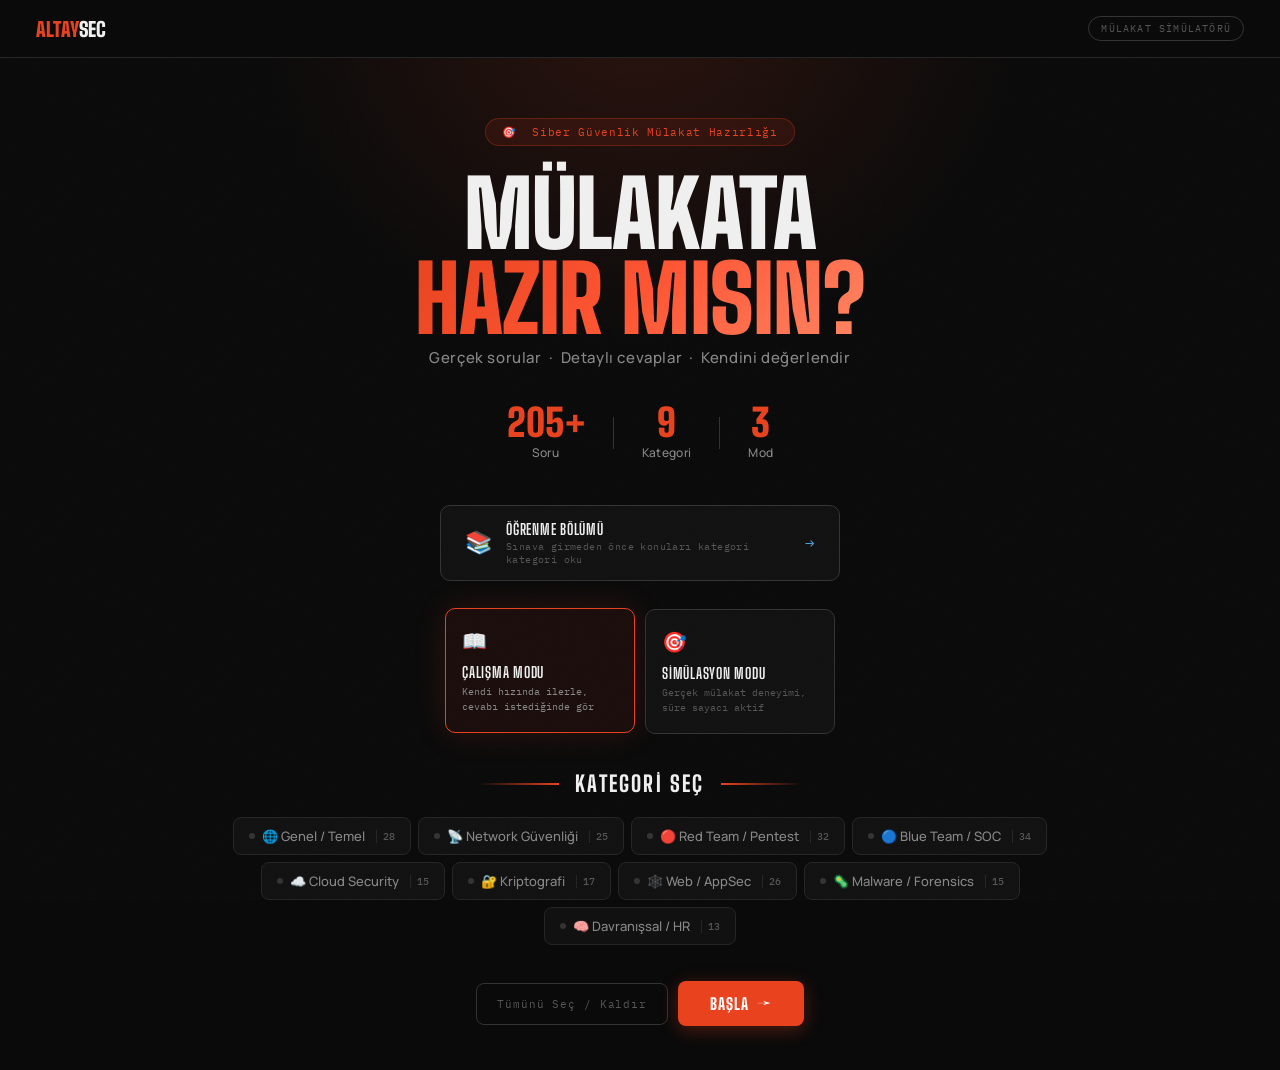
==== index.html @ 15a14df4 "Add files via upload" ====
<!DOCTYPE html>
<html lang="tr">
<head>
<meta charset="UTF-8">
<meta name="viewport" content="width=device-width, initial-scale=1.0">
<title>Mülakat Simülatörü — AltaySec</title>
<link rel="preconnect" href="https://fonts.googleapis.com">
<link href="https://fonts.googleapis.com/css2?family=Big+Shoulders+Display:wght@500;700;800;900&family=Manrope:wght@400;500;600;700&family=IBM+Plex+Mono:wght@300;400;500&display=swap" rel="stylesheet">
<link rel="stylesheet" href="style.css">
</head>
<body>
<div class="particles" id="pts"></div>

<!-- ══ HOME ══ -->
<div id="home" class="screen active">
  <header class="hdr">
    <div class="logo" onclick="void(0)">
      <span class="logo-a">Altay</span><span class="logo-b">Sec</span>
    </div>
    <span class="hdr-tag">Mülakat Simülatörü</span>
  </header>
  <div class="hero-glow"></div>
  <section class="hero">
    <div class="hero-badge">🎯 &nbsp;Siber Güvenlik Mülakat Hazırlığı</div>
    <h1 class="hero-h1">MÜLAKATA<br><span class="r">HAZIR MISIN?</span></h1>
    <p class="hero-sub">Gerçek sorular &nbsp;·&nbsp; Detaylı cevaplar &nbsp;·&nbsp; Kendini değerlendir</p>
    <div class="stats-row">
      <div class="stat"><div class="stat-n" id="totalCount">150+</div><div class="stat-l">Soru</div></div>
      <div class="stat-sep"></div>
      <div class="stat"><div class="stat-n">9</div><div class="stat-l">Kategori</div></div>
      <div class="stat-sep"></div>
      <div class="stat"><div class="stat-n">3</div><div class="stat-l">Mod</div></div>
    </div>
    <div class="learn-entry">
      <button class="learn-entry-btn" onclick="showLearn()">
        <span class="learn-entry-ico">📚</span>
        <div class="learn-entry-body">
          <div class="learn-entry-title">Öğrenme Bölümü</div>
          <div class="learn-entry-sub">Sınava girmeden önce konuları kategori kategori oku</div>
        </div>
        <span class="learn-entry-arr">→</span>
      </button>
    </div>
    <div class="modes">
      <div class="mcard active" data-mode="study" onclick="setMode('study',this)">
        <span class="mcard-ico">📖</span>
        <div class="mcard-name">Çalışma Modu</div>
        <div class="mcard-desc">Kendi hızında ilerle,<br>cevabı istediğinde gör</div>
      </div>
      <div class="mcard" data-mode="sim" onclick="setMode('sim',this)">
        <span class="mcard-ico">🎯</span>
        <div class="mcard-name">Simülasyon Modu</div>
        <div class="mcard-desc">Gerçek mülakat deneyimi,<br>süre sayacı aktif</div>
      </div>
    </div>
    <div id="statsBar" class="stats-bar" style="display:none"></div>
    <div class="sec-lbl">Kategori Seç</div>
    <div class="cats" id="catsGrid"></div>
    <div class="home-btns">
      <button class="btn-ghost" onclick="toggleAll()">Tümünü Seç / Kaldır</button>
      <button class="btn-red" onclick="startQuiz()">BAŞLA &nbsp;→</button>
    </div>
  </section>
</div>

<!-- ══ QUIZ ══ -->
<div id="quiz" class="screen">
  <header class="hdr">
    <div class="logo">
      <span class="logo-a">Altay</span><span class="logo-b">Sec</span>
    </div>
    <span class="hdr-tag" id="qCatLabel">—</span>
  </header>
  <div class="qbar">
    <button class="qback" onclick="goHome()">← Çıkış</button>
    <div class="prog-track"><div class="prog-fill" id="progFill"></div></div>
    <span class="qnum" id="qNum">1 / 157</span>
    <div class="scores">
      <span class="sc sc-g" id="scG">✓ 0</span>
      <span class="sc sc-b" id="scB">✗ 0</span>
      <span class="sc sc-s" id="scS">— 0</span>
    </div>
  </div>
  <div class="qmain">
    <div class="qcard">
      <div class="qmeta">
        <span class="cat-badge" id="catBadge"></span>
        <span class="sub-badge" id="subBadge"></span>
        <span class="diff-badge" id="diffBadge"></span>
        <span class="hot-badge" id="hotBadge" style="display:none">🔥 Sık Sorulan</span>
        <div class="timer-wrap" id="timerWrap" style="display:none">
          <span>⏱</span><span class="timer-val" id="timerVal">0s</span>
        </div>
      </div>
      <div class="qtxt" id="qTxt"></div>
    </div>
    <div class="acard" id="aCard" style="display:none">
      <div class="ahdr">Cevap</div>
      <div class="atxt" id="aTxt"></div>
      <div class="kpills" id="kPills"></div>
    </div>
    <div id="optionsGrid" class="options-grid" style="display:none"></div>
    <div class="reveal-row" id="revealRow">
      <button class="btn-reveal" onclick="revealAnswer()">CEVABI GÖSTER <kbd class="kshort">Space</kbd></button>
    </div>
    <div class="rate-row" id="rateRow" style="display:none">
      <span class="rate-lbl">Değerlendir:</span>
      <button class="rb rbg" onclick="rate('good')">✓ Bildim <kbd class="kshort">G</kbd></button>
      <button class="rb rbm" onclick="rate('mid')">~ Yarısı <kbd class="kshort">Y</kbd></button>
      <button class="rb rbb" onclick="rate('bad')">✗ Bilmedim <kbd class="kshort">B</kbd></button>
    </div>
    <div class="nav-row" id="navRow" style="display:none">
      <button class="bnav" id="skipBtn" onclick="skipQ()">Atla <kbd class="kshort">↓</kbd></button>
      <button class="bnav bnav-p" onclick="nextQ()">Sonraki ▶ <kbd class="kshort">→</kbd></button>
    </div>
  </div>
</div>

<!-- ══ RESULT ══ -->
<div id="result" class="screen">
  <div class="res-glow"></div>
  <div class="res-inner">
    <div class="res-top">// Sonuç</div>
    <div class="res-pct" id="resPct"></div>
    <div class="res-verd" id="resVerd"></div>
    <div class="res-stats">
      <div class="rs"><div class="rs-n" id="rsT" style="color:var(--red)"></div><div class="rs-l">Toplam</div></div>
      <div class="rs"><div class="rs-n" id="rsG" style="color:var(--green)"></div><div class="rs-l">Bildim</div></div>
      <div class="rs"><div class="rs-n" id="rsM" style="color:var(--amber)"></div><div class="rs-l">Yarısı</div></div>
      <div class="rs"><div class="rs-n" id="rsB" style="color:#e74c3c"></div><div class="rs-l">Bilmedim</div></div>
    </div>
    <div class="res-btns">
      <button class="btn-red" onclick="restartQuiz()">TEKRAR BAŞLA</button>
      <button id="retryBtn" class="btn-ghost" onclick="retryWrong()" style="display:none;border-color:var(--amber);color:var(--amber)">🔁 YANLIŞLARI TEKRAR ÇÖZ</button>
      <button id="reviewBtn" class="btn-ghost" onclick="showReview()" style="display:none;border-color:var(--red);color:var(--red)">🔍 HATA ANALİZİ</button>
      <button class="btn-ghost" onclick="goHome()">KATEGORİ SEÇ</button>
    </div>
  </div>
</div>

<!-- ══ LEARN ══ -->
<div id="learn" class="screen">
  <header class="hdr">
    <div class="logo" onclick="goHome()" style="cursor:pointer">
      <span class="logo-a">Altay</span><span class="logo-b">Sec</span>
    </div>
    <span class="hdr-tag">📚 Öğrenme Bölümü</span>
    <button class="btn-ghost" onclick="goHome()" style="font-size:12px;padding:6px 14px">← Ana Sayfa</button>
  </header>
  <div class="learn-wrap">
    <div class="learn-filter">
      <div class="learn-filter-top">
        <span class="learn-filter-label">📚 Konu Seç</span>
        <div class="learn-filter-actions">
          <button class="btn-ghost" style="font-size:11px;padding:6px 14px" onclick="learnToggleAll()">Tümünü Seç / Kaldır</button>
        </div>
      </div>
      <div class="learn-chips" id="learnChips"></div>
    </div>
    <main class="learn-content">
      <div class="learn-cat-header" id="learnCatHeader"></div>
      <div id="learnCards"></div>
    </main>
  </div>
</div>

<!-- ══ REVIEW ══ -->
<div id="review" class="screen">
  <header class="hdr">
    <div class="logo" onclick="goHome()">
      <span class="logo-a">Altay</span><span class="logo-b">Sec</span>
    </div>
    <span class="hdr-tag">🔍 Hata Analizi</span>
  </header>
  <div class="rev-wrap">
    <div class="rev-hdr">
      <div class="rev-title">YANLIŞ<br><span class="r">CEVAPLAR</span></div>
      <div class="rev-sub">// Eksik kalan konuları pekiştir</div>
    </div>
    <div id="revCards"></div>
    <div class="rev-btns">
      <button class="btn-red" id="revRetryBtn" onclick="retryWrong()">🔁 YANLIŞLARI TEKRAR ÇÖZ</button>
      <button class="btn-ghost" onclick="restartQuiz()">Baştan Başla</button>
      <button class="btn-ghost" onclick="goHome()">Kategori Seç</button>
    </div>
  </div>
</div>

<script src="script.js"></script>
</body>
</html>
---- style.css ----
:root{
  --bg:#0a0a0a;--bg2:#111;--bg3:#181818;--bg4:#1f1f1f;
  --border:#252525;--border2:#333;
  --red:#e8421e;--red2:#ff5533;--redbg:rgba(232,66,30,0.1);
  --dim:#555;--muted:#888;--text:#bbb;--bright:#f0f0f0;
  --green:#4caf6e;--amber:#e09a3a;--blue:#4a9fd8;
  --head:'Big Shoulders Display',sans-serif;
  --body:'Manrope',sans-serif;
  --mono:'IBM Plex Mono',monospace;
}
*,*::before,*::after{box-sizing:border-box;margin:0;padding:0}
html{font-size:16px}
body{background:var(--bg);color:var(--text);font-family:var(--body);min-height:100vh;-webkit-font-smoothing:antialiased;overflow-x:hidden}

/* ── grain overlay ── */
body::after{content:'';position:fixed;inset:0;pointer-events:none;z-index:9999;opacity:.025;
  background-image:url("data:image/svg+xml,%3Csvg viewBox='0 0 200 200' xmlns='http://www.w3.org/2000/svg'%3E%3Cfilter id='n'%3E%3CfeTurbulence type='fractalNoise' baseFrequency='.85' numOctaves='4' stitchTiles='stitch'/%3E%3C/filter%3E%3Crect width='100%25' height='100%25' filter='url(%23n)'/%3E%3C/svg%3E");
  background-size:160px}

/* ── particles ── */
.particles{position:fixed;inset:0;pointer-events:none;z-index:0;overflow:hidden}
.particle{position:absolute;border-radius:50%;background:var(--red);opacity:0;animation:pfloat linear infinite}
@keyframes pfloat{0%{opacity:0;transform:translateY(0) scale(1)}15%{opacity:.5}85%{opacity:.08}100%{opacity:0;transform:translateY(-100px) scale(.4)}}

.screen{display:none;position:relative;z-index:1;min-height:100vh;flex-direction:column}
.screen.active{display:flex}

/* ── HEADER ── */
.hdr{
  display:flex;align-items:center;justify-content:space-between;
  padding:0 36px;height:58px;border-bottom:1px solid var(--border);
  background:rgba(10,10,10,.96);backdrop-filter:blur(10px);
  position:sticky;top:0;z-index:100;flex-shrink:0
}
.logo{display:flex;align-items:center;gap:0;cursor:pointer;text-decoration:none}
.logo-a{font-family:var(--head);font-size:20px;font-weight:900;letter-spacing:.01em;color:var(--red);text-transform:uppercase}
.logo-b{font-family:var(--head);font-size:20px;font-weight:900;letter-spacing:.01em;color:var(--bright);text-transform:uppercase}
.hdr-tag{font-family:var(--mono);font-size:10px;letter-spacing:.12em;color:var(--dim);text-transform:uppercase;border:1px solid var(--border2);padding:5px 12px;border-radius:20px}

/* ── HOME ── */
#home{background:var(--bg)}
.hero-glow{position:absolute;top:0;left:50%;transform:translateX(-50%);width:800px;height:360px;
  background:radial-gradient(ellipse at 50% 0%,rgba(232,66,30,.15) 0%,transparent 68%);pointer-events:none;z-index:0}

.hero{position:relative;z-index:1;text-align:center;padding:60px 24px 44px}

.hero-badge{
  display:inline-flex;align-items:center;gap:7px;
  background:rgba(232,66,30,.1);border:1px solid rgba(232,66,30,.28);
  color:var(--red);font-family:var(--mono);font-size:11px;letter-spacing:.06em;
  padding:6px 16px;border-radius:20px;margin-bottom:26px
}

.hero-h1{
  font-family:var(--head);font-weight:900;text-transform:uppercase;
  font-size:clamp(46px,8vw,92px);line-height:.92;letter-spacing:-.01em;
  color:var(--bright);margin-bottom:6px
}
.hero-h1 .r{color:var(--red)}
.hero-sub{
  font-family:var(--body);font-weight:500;font-size:clamp(13px,1.8vw,15px);
  color:var(--muted);letter-spacing:.04em;margin-bottom:36px
}

.stats-row{display:flex;align-items:center;justify-content:center;gap:28px;margin-bottom:44px;flex-wrap:wrap}
.stat{text-align:center}
.stat-n{font-family:var(--head);font-size:38px;font-weight:900;color:var(--red);line-height:1}
.stat-l{font-family:var(--body);font-size:12px;font-weight:500;color:var(--muted);margin-top:2px;letter-spacing:.03em}
.stat-sep{width:1px;height:32px;background:var(--border2)}

/* mode */
.modes{display:flex;gap:10px;justify-content:center;margin-bottom:36px;flex-wrap:wrap}
.mcard{
  width:190px;padding:18px 16px;background:var(--bg2);border:1px solid var(--border2);
  border-radius:10px;cursor:pointer;transition:all .18s;text-align:left
}
.mcard:hover{background:var(--bg3)}
.mcard.active{border-color:var(--red);background:rgba(232,66,30,.07)}
.mcard-ico{font-size:20px;margin-bottom:9px;display:block}
.mcard-name{font-family:var(--head);font-size:15px;font-weight:700;text-transform:uppercase;
  letter-spacing:.05em;color:var(--bright);margin-bottom:3px}
.mcard-desc{font-family:var(--mono);font-size:10px;color:var(--dim);line-height:1.5}
.mcard.active .mcard-desc{color:var(--muted)}

/* cats */
.sec-lbl{
  font-family:var(--head);font-size:22px;font-weight:800;letter-spacing:.1em;
  color:var(--bright);text-transform:uppercase;
  display:flex;align-items:center;gap:16px;
  justify-content:center;margin-bottom:20px;margin-top:8px
}
.sec-lbl::before{content:'';flex:1;max-width:80px;height:2px;background:linear-gradient(90deg,transparent,var(--red))}
.sec-lbl::after{content:'';flex:1;max-width:80px;height:2px;background:linear-gradient(90deg,var(--red),transparent)}

.cats{display:flex;flex-wrap:wrap;gap:7px;justify-content:center;max-width:860px;margin:0 auto 36px}
.chip{
  display:flex;align-items:center;gap:7px;padding:9px 15px;
  border-radius:8px;border:1px solid var(--border);background:var(--bg2);
  cursor:pointer;transition:all .15s;font-family:var(--body);font-size:13px;
  font-weight:500;color:var(--muted);user-select:none
}
.chip:hover{border-color:var(--border2);color:var(--text)}
.chip.on{border-color:var(--red);background:rgba(232,66,30,.07);color:var(--bright)}
.chip-dot{width:6px;height:6px;border-radius:50%;background:var(--border2);flex-shrink:0;transition:background .15s}
.chip.on .chip-dot{background:var(--red)}
.chip-n{font-family:var(--mono);font-size:10px;color:var(--dim);margin-left:4px;padding-left:6px;border-left:1px solid var(--border)}
.chip.on .chip-n{color:var(--muted)}

.home-btns{display:flex;gap:10px;justify-content:center;align-items:center;flex-wrap:wrap}
.btn-red{padding:13px 32px;background:var(--red);color:#fff;border:none;
  font-family:var(--head);font-size:16px;font-weight:800;letter-spacing:.06em;
  text-transform:uppercase;cursor:pointer;border-radius:8px;transition:all .18s}
.btn-red:hover{background:var(--red2);transform:translateY(-1px)}
.btn-ghost{padding:13px 20px;background:transparent;color:var(--dim);
  border:1px solid var(--border2);font-family:var(--mono);font-size:11px;
  letter-spacing:.08em;cursor:pointer;border-radius:8px;transition:all .18s}
.btn-ghost:hover{color:var(--text);border-color:var(--muted)}

/* ── QUIZ ── */
#quiz{background:var(--bg)}
.qbar{
  display:flex;align-items:center;gap:16px;padding:0 28px;height:52px;
  background:var(--bg2);border-bottom:1px solid var(--border);flex-shrink:0
}
.qback{background:none;border:1px solid var(--border);color:var(--dim);
  font-family:var(--mono);font-size:11px;padding:5px 12px;border-radius:6px;
  cursor:pointer;transition:all .15s;letter-spacing:.05em;white-space:nowrap}
.qback:hover{color:var(--text);border-color:var(--border2)}
.prog-track{flex:1;height:2px;background:var(--border);border-radius:1px}
.prog-fill{height:100%;background:var(--red);border-radius:1px;transition:width .4s ease}
.qnum{font-family:var(--mono);font-size:11px;color:var(--dim);white-space:nowrap}
.scores{display:flex;gap:12px}
.sc{font-family:var(--mono);font-size:11px;font-weight:500}
.sc-g{color:var(--green)}.sc-b{color:var(--red)}.sc-s{color:var(--dim)}

.qmain{flex:1;display:flex;flex-direction:column;max-width:800px;width:100%;margin:0 auto;padding:36px 28px 28px}

.qcard{background:var(--bg2);border:1px solid var(--border);border-radius:12px;padding:28px 32px;margin-bottom:16px}
.qmeta{display:flex;align-items:center;gap:10px;margin-bottom:18px;flex-wrap:wrap}
.cat-badge{
  display:inline-flex;align-items:center;gap:5px;
  background:rgba(232,66,30,.09);border:1px solid rgba(232,66,30,.22);
  color:var(--red);font-family:var(--mono);font-size:10px;letter-spacing:.08em;
  padding:4px 11px;border-radius:20px;text-transform:uppercase
}
.sub-badge{font-family:var(--mono);font-size:10px;color:var(--dim);letter-spacing:.06em;text-transform:uppercase}
.timer-wrap{margin-left:auto;display:flex;align-items:center;gap:5px;font-family:var(--mono);font-size:11px;color:var(--dim)}
.timer-val{font-size:15px;font-weight:500;color:var(--red);min-width:28px}

.qtxt{font-family:var(--head);font-size:24px;font-weight:700;color:var(--bright);line-height:1.3;letter-spacing:-.01em}

.acard{
  border-left:3px solid var(--red);background:var(--bg2);
  border-radius:0 12px 12px 0;border:1px solid var(--border);border-left-width:3px;
  border-left-color:var(--red);padding:24px 28px;margin-bottom:16px;
  animation:aslide .22s ease
}
@keyframes aslide{from{opacity:0;transform:translateX(-6px)}to{opacity:1;transform:translateX(0)}}

.ahdr{
  font-family:var(--mono);font-size:10px;letter-spacing:.16em;color:var(--red);
  text-transform:uppercase;margin-bottom:12px;display:flex;align-items:center;gap:8px
}
.ahdr::after{content:'';flex:1;height:1px;background:var(--border)}

.atxt{font-family:var(--body);font-size:14.5px;line-height:1.8;color:var(--text)}
.atxt strong{color:rgba(232,66,30,.9);font-weight:600}
.atxt code{background:var(--bg3);color:#8ec98e;font-family:var(--mono);font-size:12px;padding:2px 6px;border-radius:4px;border:1px solid var(--border)}
.atxt ul,.atxt ol{padding-left:20px;margin:7px 0}
.atxt li{margin-bottom:4px}

.kpills{display:flex;flex-wrap:wrap;gap:6px;margin-top:14px;padding-top:12px;border-top:1px solid var(--border)}
.kp{background:var(--bg3);border:1px solid var(--border2);color:var(--muted);
  font-family:var(--mono);font-size:10px;padding:3px 9px;border-radius:4px}

.reveal-row{margin-bottom:12px}
.btn-reveal{width:100%;padding:15px;background:var(--red);color:#fff;border:none;
  font-family:var(--head);font-size:16px;font-weight:800;letter-spacing:.08em;
  text-transform:uppercase;cursor:pointer;border-radius:8px;transition:all .18s}
.btn-reveal:hover{background:var(--red2)}

.rate-row{display:flex;gap:8px;margin-bottom:10px;align-items:center;flex-wrap:wrap}
.rate-lbl{font-family:var(--mono);font-size:10px;color:var(--dim);letter-spacing:.08em;white-space:nowrap}
.rb{flex:1;padding:11px 6px;border-radius:6px;border:1px solid;
  font-family:var(--head);font-size:14px;font-weight:700;letter-spacing:.04em;
  text-transform:uppercase;cursor:pointer;transition:all .18s;min-width:80px}
.rbg{border-color:var(--green);color:var(--green);background:rgba(76,175,110,.05)}.rbg:hover{background:rgba(76,175,110,.14)}
.rbm{border-color:var(--amber);color:var(--amber);background:rgba(224,154,58,.05)}.rbm:hover{background:rgba(224,154,58,.14)}
.rbb{border-color:#c0392b;color:#e74c3c;background:rgba(231,76,60,.05)}.rbb:hover{background:rgba(231,76,60,.14)}

.nav-row{display:flex;gap:8px}
.bnav{flex:1;padding:11px;background:var(--bg2);border:1px solid var(--border);color:var(--muted);
  font-family:var(--head);font-size:14px;font-weight:700;letter-spacing:.05em;
  text-transform:uppercase;cursor:pointer;border-radius:6px;transition:all .18s}
.bnav:hover{border-color:var(--border2);color:var(--text)}
.bnav-p{border-color:var(--red);color:var(--red);background:rgba(232,66,30,.07)}
.bnav-p:hover{background:rgba(232,66,30,.15)}

/* ── RESULT ── */
#result{background:var(--bg);align-items:center;justify-content:center;padding:48px 24px}
.res-glow{position:absolute;top:35%;left:50%;transform:translate(-50%,-50%);width:500px;height:500px;
  background:radial-gradient(ellipse,rgba(232,66,30,.12) 0%,transparent 70%);pointer-events:none}
.res-inner{position:relative;z-index:1;text-align:center;max-width:580px;width:100%}
.res-top{font-family:var(--mono);font-size:10px;letter-spacing:.2em;color:var(--dim);text-transform:uppercase;margin-bottom:14px}
.res-pct{font-family:var(--head);font-weight:900;font-size:clamp(80px,14vw,116px);line-height:1;letter-spacing:-.02em;margin-bottom:4px}
.res-verd{font-family:var(--head);font-size:20px;font-weight:700;text-transform:uppercase;letter-spacing:.1em;color:var(--muted);margin-bottom:40px}
.res-stats{display:flex;margin-bottom:36px;border:1px solid var(--border);border-radius:10px;overflow:hidden}
.rs{flex:1;padding:22px 14px;text-align:center;border-right:1px solid var(--border)}
.rs:last-child{border-right:none}
.rs-n{font-family:var(--head);font-size:40px;font-weight:900;line-height:1;margin-bottom:3px}
.rs-l{font-family:var(--mono);font-size:10px;letter-spacing:.1em;color:var(--muted);text-transform:uppercase}
.res-btns{display:flex;gap:10px;justify-content:center;flex-wrap:wrap}

/* ── ÖĞRENME BÖLÜMÜ ── */
#learn{background:var(--bg)}
.learn-wrap{display:flex;flex-direction:column;min-height:calc(100vh - 58px)}

/* Chip bar */
.learn-filter{
  padding:20px 40px 0;border-bottom:1px solid var(--border);
  background:var(--bg);position:sticky;top:58px;z-index:10;
  backdrop-filter:blur(10px)
}
.learn-filter-top{
  display:flex;align-items:center;justify-content:space-between;
  margin-bottom:14px;flex-wrap:wrap;gap:10px
}
.learn-filter-label{
  font-family:var(--head);font-size:18px;font-weight:800;
  text-transform:uppercase;letter-spacing:.06em;color:var(--bright)
}
.learn-filter-actions{display:flex;gap:8px}
.learn-chips{display:flex;flex-wrap:wrap;gap:7px;padding-bottom:16px}

.learn-content{flex:1;padding:28px 40px 60px;min-width:0;max-width:900px;width:100%;margin:0 auto}
.learn-cat-header{margin-bottom:28px}
.learn-cat-title{
  font-family:var(--head);font-size:clamp(26px,4vw,40px);font-weight:900;
  text-transform:uppercase;letter-spacing:-.01em;color:var(--bright);line-height:1;margin-bottom:6px
}
.learn-cat-title .r{color:var(--red)}
.learn-cat-meta{font-family:var(--mono);font-size:11px;color:var(--muted);letter-spacing:.08em}

.lcard{
  background:var(--bg2);border:1px solid var(--border);border-radius:12px;
  border-left:3px solid var(--red);padding:22px 26px;margin-bottom:12px;
  transition:box-shadow .2s;animation:lcardIn .25s ease both
}
.lcard:hover{box-shadow:0 4px 20px rgba(0,0,0,.35)}
@keyframes lcardIn{from{opacity:0;transform:translateY(8px)}to{opacity:1;transform:translateY(0)}}
.lcard-q{
  font-family:var(--head);font-size:16px;font-weight:700;color:var(--bright);
  line-height:1.3;letter-spacing:-.01em;margin-bottom:12px
}
.lcard-divider{height:1px;background:var(--border);margin-bottom:12px}
.lcard-a{font-family:var(--body);font-size:13.5px;line-height:1.8;color:var(--text);margin-bottom:10px}
.lcard-a strong{color:rgba(232,66,30,.9);font-weight:600}
.lcard-a code{background:var(--bg3);color:#8ec98e;font-family:var(--mono);font-size:12px;
  padding:2px 6px;border-radius:4px;border:1px solid var(--border)}
.lcard-a ul,.lcard-a ol{padding-left:20px;margin:6px 0}
.lcard-a li{margin-bottom:3px}
.lcard-keys{display:flex;flex-wrap:wrap;gap:5px}

/* Öğren giriş butonu (home) */
.learn-entry{display:flex;justify-content:center;margin-bottom:28px}
.learn-entry-btn{
  display:flex;align-items:center;gap:14px;
  padding:14px 24px;background:var(--bg2);
  border:1px solid var(--border2);border-radius:10px;
  cursor:pointer;transition:all .18s;max-width:400px;width:100%;text-align:left
}
.learn-entry-btn:hover{background:var(--bg3);border-color:var(--blue);
  box-shadow:0 0 20px rgba(74,159,216,.1);transform:translateY(-1px)}
.learn-entry-ico{font-size:22px;flex-shrink:0}
.learn-entry-body{flex:1}
.learn-entry-title{font-family:var(--head);font-size:15px;font-weight:700;
  text-transform:uppercase;letter-spacing:.05em;color:var(--bright);margin-bottom:2px}
.learn-entry-sub{font-family:var(--mono);font-size:10px;color:var(--dim);letter-spacing:.04em}
.learn-entry-arr{font-family:var(--mono);font-size:16px;color:var(--blue);flex-shrink:0}

@media(max-width:700px){
  .learn-filter{padding:14px 16px 0}
  .learn-content{padding:20px 16px 40px}
}

/* ── MCQ OPTIONS ── */
.options-grid{display:grid;grid-template-columns:1fr 1fr;gap:10px;margin-bottom:16px}
@media(max-width:580px){.options-grid{grid-template-columns:1fr}}
.opt-btn{
  display:flex;align-items:flex-start;gap:12px;padding:14px 16px;
  background:var(--bg2);border:1px solid var(--border2);border-radius:10px;
  cursor:pointer;transition:all .2s ease;text-align:left;width:100%;
  position:relative;overflow:hidden
}
.opt-btn::before{
  content:'';position:absolute;inset:0;opacity:0;
  background:linear-gradient(135deg,rgba(232,66,30,.06),transparent);
  transition:opacity .2s
}
.opt-btn:hover:not(:disabled){border-color:var(--muted);transform:translateY(-2px);box-shadow:0 4px 16px rgba(0,0,0,.35)}
.opt-btn:hover:not(:disabled)::before{opacity:1}
.opt-btn:disabled{cursor:default}
.opt-letter{
  font-family:var(--mono);font-size:11px;font-weight:600;color:var(--red);
  background:rgba(232,66,30,.1);border:1px solid rgba(232,66,30,.25);
  min-width:28px;height:28px;border-radius:6px;display:flex;align-items:center;
  justify-content:center;flex-shrink:0;letter-spacing:.04em;transition:all .25s
}
.opt-text{
  font-family:var(--body);font-size:13px;color:var(--text);line-height:1.5;
  padding-top:4px;flex:1
}
.opt-btn.correct{border-color:var(--green)!important;background:rgba(76,175,110,.1)!important;animation:optpop .35s ease}
.opt-btn.correct .opt-letter{background:rgba(76,175,110,.18);border-color:var(--green);color:var(--green)}
.opt-btn.wrong{border-color:#e74c3c!important;background:rgba(231,76,60,.1)!important;animation:optshake .4s ease}
.opt-btn.wrong .opt-letter{background:rgba(231,76,60,.15);border-color:#e74c3c;color:#e74c3c}
.opt-btn.reveal-correct{border-color:var(--green)!important;background:rgba(76,175,110,.07)!important}
.opt-btn.reveal-correct .opt-letter{background:rgba(76,175,110,.12);border-color:var(--green);color:var(--green)}

@keyframes optpop{0%{transform:scale(1)}40%{transform:scale(1.025)}100%{transform:scale(1)}}
@keyframes optshake{0%,100%{transform:translateX(0)}20%,60%{transform:translateX(-5px)}40%,80%{transform:translateX(5px)}}

/* ── VISUAL ENHANCEMENTS ── */
.hero-h1 .r{
  background:linear-gradient(135deg,var(--red) 0%,var(--red2) 50%,#ff8866 100%);
  -webkit-background-clip:text;-webkit-text-fill-color:transparent;background-clip:text
}
.hero-badge{animation:badgepulse 3s ease-in-out infinite}
@keyframes badgepulse{0%,100%{box-shadow:0 0 0 rgba(232,66,30,0)}50%{box-shadow:0 0 22px rgba(232,66,30,.2)}}
.mcard{position:relative;transition:all .2s,box-shadow .2s,border-color .2s}
.mcard:hover{box-shadow:0 6px 24px rgba(0,0,0,.4);transform:translateY(-2px)}
.mcard.active{box-shadow:0 0 32px rgba(232,66,30,.16);transform:translateY(-1px)}
.qcard{box-shadow:0 2px 24px rgba(0,0,0,.35)}
.acard{box-shadow:0 2px 20px rgba(0,0,0,.3)}
.chip{transition:all .18s}
.chip:hover{transform:translateY(-1px);box-shadow:0 2px 12px rgba(0,0,0,.3)}
.chip.on{box-shadow:0 0 16px rgba(232,66,30,.12)}
.btn-red{box-shadow:0 4px 18px rgba(232,66,30,.32);transition:all .2s}
.btn-red:hover{box-shadow:0 6px 28px rgba(232,66,30,.48)}
.prog-fill{background:linear-gradient(90deg,var(--red),var(--red2))}
.res-pct{text-shadow:0 0 60px rgba(232,66,30,.3)}

/* ── ZORLUK & SIK SORULAN ROZETLER ── */
.diff-badge{
  font-family:var(--mono);font-size:10px;letter-spacing:.07em;
  padding:4px 11px;border-radius:20px;text-transform:uppercase;font-weight:600
}
.diff-easy{background:rgba(76,175,110,.1);border:1px solid rgba(76,175,110,.3);color:var(--green)}
.diff-mid{background:rgba(224,154,58,.1);border:1px solid rgba(224,154,58,.3);color:var(--amber)}
.diff-hard{background:rgba(232,66,30,.1);border:1px solid rgba(232,66,30,.3);color:var(--red2)}
.hot-badge{
  display:inline-flex;align-items:center;gap:4px;
  font-family:var(--mono);font-size:10px;letter-spacing:.06em;
  background:rgba(255,149,0,.1);border:1px solid rgba(255,149,0,.35);
  color:#ff9500;padding:4px 11px;border-radius:20px;
  animation:hotpulse 2.2s ease-in-out infinite
}
@keyframes hotpulse{0%,100%{box-shadow:0 0 0 rgba(255,149,0,0)}50%{box-shadow:0 0 12px rgba(255,149,0,.35)}}
@keyframes timerpulse{0%,100%{opacity:1}50%{opacity:.35}}

/* ── KLAVYE KISAYOLLARI ── */
.kshort{
  display:inline-block;font-family:var(--mono);font-size:9px;
  background:rgba(255,255,255,.07);border:1px solid rgba(255,255,255,.14);
  border-bottom:2px solid rgba(255,255,255,.14);
  color:rgba(255,255,255,.4);padding:1px 6px;border-radius:4px;
  margin-left:7px;vertical-align:middle;letter-spacing:.03em;pointer-events:none
}
.rb .kshort,.bnav .kshort{color:inherit;opacity:.55;border-color:currentColor;
  background:rgba(255,255,255,.04)}

/* ── HOME İSTATİSTİK BARI ── */
.stats-bar{
  display:flex;align-items:center;justify-content:center;gap:20px;flex-wrap:wrap;
  background:var(--bg2);border:1px solid var(--border);border-radius:10px;
  padding:12px 20px;max-width:700px;margin:0 auto 28px;
}
.stats-bar-info{font-family:var(--mono);font-size:11px;color:var(--muted);letter-spacing:.05em}
.stats-bar-info strong{color:var(--bright)}
.sess-pills{display:flex;gap:6px;flex-wrap:wrap;align-items:center}
.sess-pill{
  font-family:var(--mono);font-size:10px;letter-spacing:.04em;
  background:var(--bg3);border:1px solid var(--border2);
  padding:3px 9px;border-radius:20px;white-space:nowrap
}

/* ── CHİP SEÇİM ANİMASYONU ── */
.chip.on{animation:chipon .45s ease;box-shadow:0 0 18px rgba(232,66,30,.2)}
@keyframes chipon{
  0%  {transform:scale(1);box-shadow:0 0 0 rgba(232,66,30,0)}
  30% {transform:scale(1.12);box-shadow:0 0 24px rgba(232,66,30,.55)}
  60% {transform:scale(1.06);box-shadow:0 0 32px rgba(232,66,30,.35)}
  80% {transform:scale(1.09);box-shadow:0 0 22px rgba(232,66,30,.45)}
  100%{transform:scale(1);  box-shadow:0 0 18px rgba(232,66,30,.2)}
}

/* ── HATA ANALİZİ EKRANI ── */
#review{background:var(--bg)}
.rev-wrap{max-width:880px;width:100%;margin:0 auto;padding:40px 24px 60px}
.rev-hdr{text-align:center;margin-bottom:36px}
.rev-title{font-family:var(--head);font-size:clamp(30px,5vw,52px);font-weight:900;
  text-transform:uppercase;color:var(--bright);letter-spacing:-.01em;line-height:.95;margin-bottom:8px}
.rev-title .r{color:var(--red)}
.rev-sub{font-family:var(--mono);font-size:11px;color:var(--muted);letter-spacing:.12em;margin-top:10px}
.rcard{
  background:var(--bg2);border:1px solid var(--border);border-radius:14px;
  border-left:3px solid var(--red);padding:24px 28px;margin-bottom:14px;
  transition:all .2s;animation:rcardIn .3s ease both
}
.rcard:hover{border-color:var(--border2);box-shadow:0 6px 28px rgba(0,0,0,.35);transform:translateY(-1px)}
@keyframes rcardIn{from{opacity:0;transform:translateY(10px)}to{opacity:1;transform:translateY(0)}}
.rcard-num{font-family:var(--mono);font-size:10px;color:var(--red);letter-spacing:.12em;
  text-transform:uppercase;margin-bottom:10px;display:flex;align-items:center;gap:8px}
.rcard-num::after{content:'';flex:1;height:1px;background:var(--border)}
.rcard-q{font-family:var(--head);font-size:18px;font-weight:700;color:var(--bright);
  line-height:1.3;letter-spacing:-.01em;margin-bottom:16px}
.rcard-divider{height:1px;background:var(--border);margin-bottom:14px}
.rcard-ans{font-family:var(--body);font-size:13.5px;line-height:1.8;color:var(--text);margin-bottom:14px}
.rcard-ans strong{color:rgba(232,66,30,.9);font-weight:600}
.rcard-ans code{background:var(--bg3);color:#8ec98e;font-family:var(--mono);font-size:12px;
  padding:2px 6px;border-radius:4px;border:1px solid var(--border)}
.rcard-ans ul,.rcard-ans ol{padding-left:20px;margin:6px 0}
.rcard-ans li{margin-bottom:3px}
.rcard-keys{display:flex;flex-wrap:wrap;gap:6px}
.rev-empty{text-align:center;padding:70px 24px}
.rev-empty-ico{font-size:52px;margin-bottom:16px}
.rev-empty-txt{font-family:var(--head);font-size:28px;font-weight:800;
  text-transform:uppercase;letter-spacing:.05em;color:var(--green)}
.rev-empty-sub{font-family:var(--mono);font-size:11px;color:var(--muted);
  margin-top:8px;letter-spacing:.08em}
.rev-btns{display:flex;gap:10px;justify-content:center;margin-top:32px;flex-wrap:wrap}
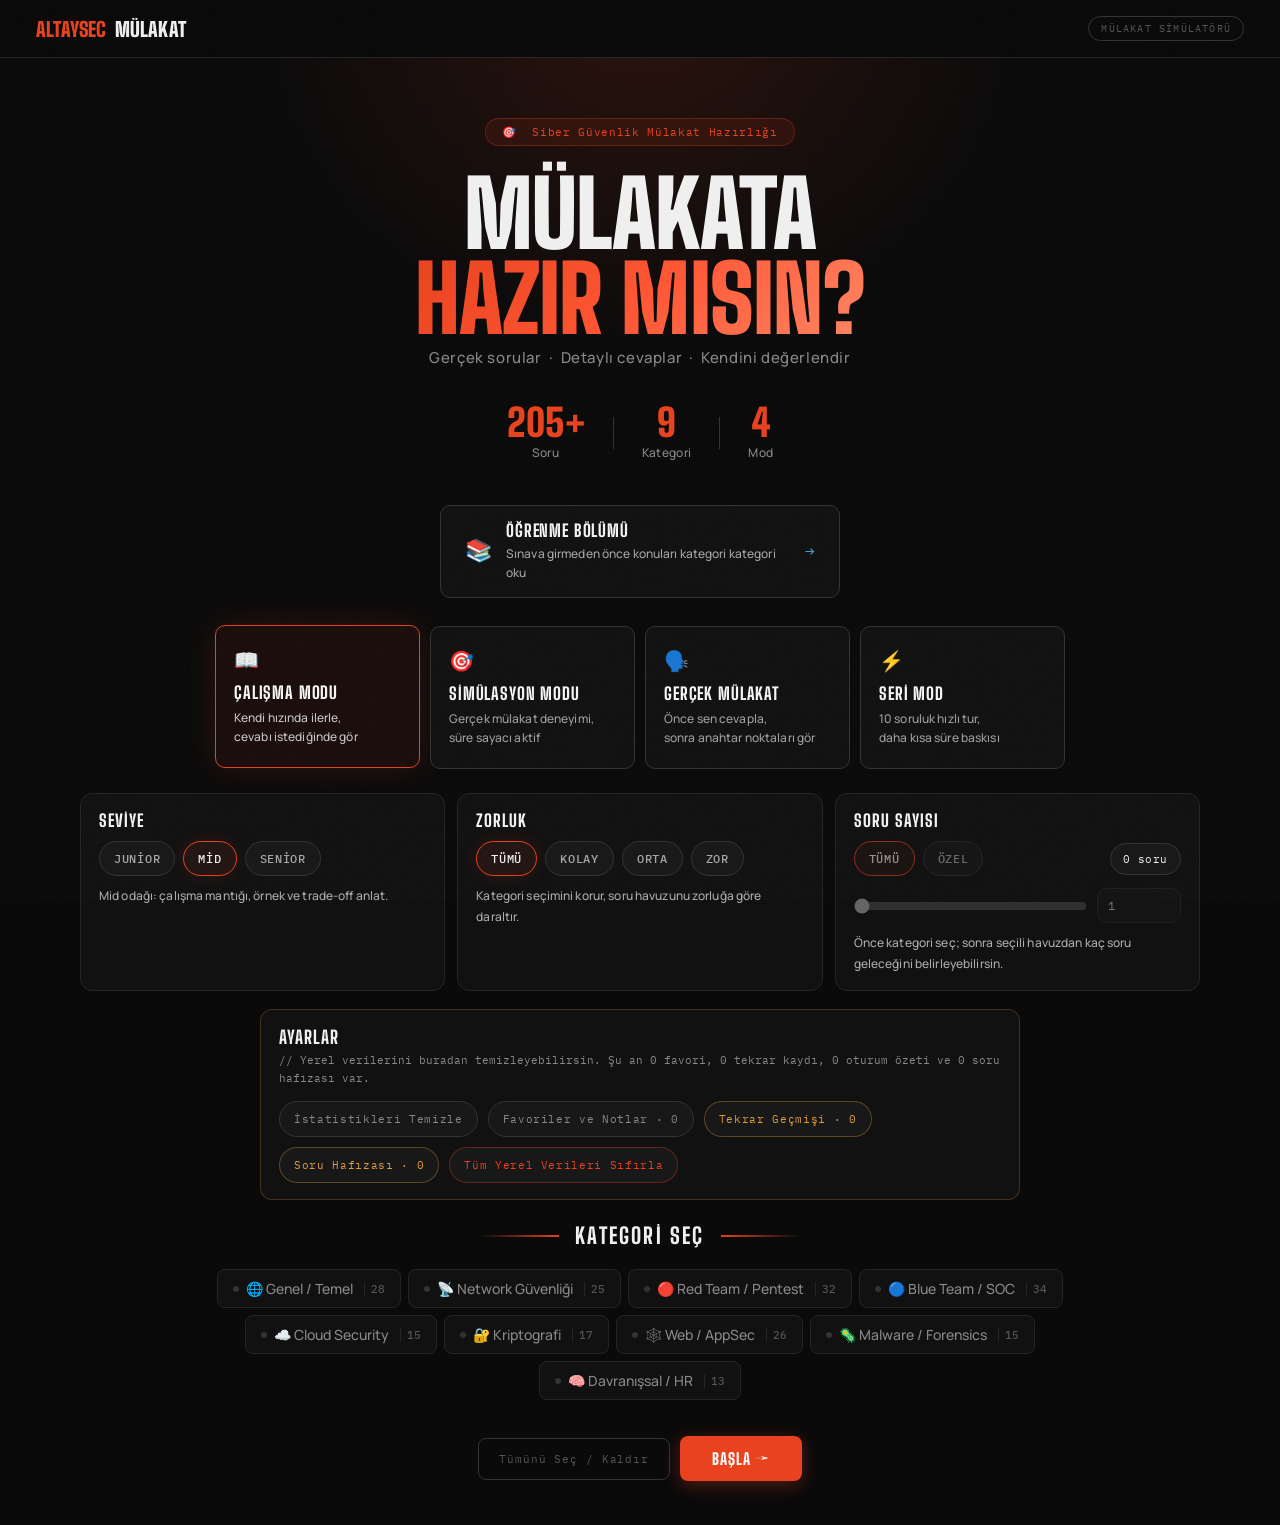
==== commit e74ac1d6: "Add files via upload" ====
--- a/index.html
+++ b/index.html
@@ -15,7 +15,7 @@
 <div id="home" class="screen active">
   <header class="hdr">
     <div class="logo" onclick="void(0)">
-      <span class="logo-a">Altay</span><span class="logo-b">Sec</span>
+      <span class="logo-a">ALTAYSEC</span><span class="logo-b">MÜLAKAT</span>
     </div>
     <span class="hdr-tag">Mülakat Simülatörü</span>
   </header>
@@ -29,7 +29,7 @@
       <div class="stat-sep"></div>
       <div class="stat"><div class="stat-n">9</div><div class="stat-l">Kategori</div></div>
       <div class="stat-sep"></div>
-      <div class="stat"><div class="stat-n">3</div><div class="stat-l">Mod</div></div>
+      <div class="stat"><div class="stat-n">4</div><div class="stat-l">Mod</div></div>
     </div>
     <div class="learn-entry">
       <button class="learn-entry-btn" onclick="showLearn()">
@@ -52,13 +52,65 @@
         <div class="mcard-name">Simülasyon Modu</div>
         <div class="mcard-desc">Gerçek mülakat deneyimi,<br>süre sayacı aktif</div>
       </div>
-    </div>
-    <div id="statsBar" class="stats-bar" style="display:none"></div>
-    <div class="sec-lbl">Kategori Seç</div>
-    <div class="cats" id="catsGrid"></div>
+      <div class="mcard" data-mode="interview" onclick="setMode('interview',this)">
+        <span class="mcard-ico">🗣️</span>
+        <div class="mcard-name">Gerçek Mülakat</div>
+        <div class="mcard-desc">Önce sen cevapla,<br>sonra anahtar noktaları gör</div>
+      </div>
+      <div class="mcard" data-mode="sprint" onclick="setMode('sprint',this)">
+        <span class="mcard-ico">⚡</span>
+        <div class="mcard-name">Seri Mod</div>
+        <div class="mcard-desc">10 soruluk hızlı tur,<br>daha kısa süre baskısı</div>
+      </div>
+    </div>
+    <div class="setup-grid">
+      <div class="setup-card">
+        <div class="setup-title">Seviye</div>
+        <div class="selector-row">
+          <button class="selector-btn" data-level="junior" onclick="setLevel('junior',this)">Junior</button>
+          <button class="selector-btn active" data-level="mid" onclick="setLevel('mid',this)">Mid</button>
+          <button class="selector-btn" data-level="senior" onclick="setLevel('senior',this)">Senior</button>
+        </div>
+        <div class="setup-sub" id="levelSummary">Mid odağı: çalışma mantığı, örnek ve trade-off anlat.</div>
+      </div>
+      <div class="setup-card">
+        <div class="setup-title">Zorluk</div>
+        <div class="selector-row">
+          <button class="selector-btn active" data-diff="all" onclick="setDifficulty('all',this)">Tümü</button>
+          <button class="selector-btn" data-diff="1" onclick="setDifficulty('1',this)">Kolay</button>
+          <button class="selector-btn" data-diff="2" onclick="setDifficulty('2',this)">Orta</button>
+          <button class="selector-btn" data-diff="3" onclick="setDifficulty('3',this)">Zor</button>
+        </div>
+        <div class="setup-sub">Kategori seçimini korur, soru havuzunu zorluğa göre daraltır.</div>
+      </div>
+	      <div class="setup-card count-card">
+	        <div class="setup-title">Soru Sayısı</div>
+	        <div class="count-top">
+	          <div class="selector-row">
+	            <button class="selector-btn active" id="countAllBtn" onclick="setQuestionCountMode('all')">Tümü</button>
+	            <button class="selector-btn" id="countCustomBtn" onclick="setQuestionCountMode('custom')">Özel</button>
+          </div>
+          <div class="count-badge" id="countBadge">0 soru</div>
+        </div>
+	        <div class="count-controls">
+	          <input id="countRange" class="count-range" type="range" min="1" max="1" value="1" oninput="setQuestionCountValue(this.value)">
+	          <input id="countNumber" class="count-number" type="number" min="1" max="1" value="1" oninput="setQuestionCountValue(this.value)">
+	        </div>
+	        <div class="setup-sub" id="countSummary">Çalışma ve simülasyon modunda, seçili havuzdan kaç soru geleceğini buradan ayarlayabilirsin.</div>
+	        <button class="count-overlay" id="countOverlay" onclick="warnQuestionCountRequiresCategory()" style="display:none" aria-label="Önce kategori seç uyarısı"></button>
+	      </div>
+	    </div>
+	    <div id="reviewDue" class="review-due" style="display:none"></div>
+	    <div id="homeMsg" class="home-msg" style="display:none"></div>
+	    <div id="statsBar" class="stats-bar" style="display:none"></div>
+	    <div id="historyPanel" class="history-panel" style="display:none"></div>
+	    <div id="favoritesHub" class="favorites-hub" style="display:none"></div>
+	    <div id="settingsPanel" class="settings-panel" style="display:none"></div>
+	    <div class="sec-lbl">Kategori Seç</div>
+	    <div class="cats" id="catsGrid"></div>
     <div class="home-btns">
       <button class="btn-ghost" onclick="toggleAll()">Tümünü Seç / Kaldır</button>
-      <button class="btn-red" onclick="startQuiz()">BAŞLA &nbsp;→</button>
+      <button class="btn-red" id="startBtn" onclick="startQuiz()">BAŞLA &nbsp;→</button>
     </div>
   </section>
 </div>
@@ -67,7 +119,7 @@
 <div id="quiz" class="screen">
   <header class="hdr">
     <div class="logo">
-      <span class="logo-a">Altay</span><span class="logo-b">Sec</span>
+      <span class="logo-a">ALTAYSEC</span><span class="logo-b">MÜLAKAT</span>
     </div>
     <span class="hdr-tag" id="qCatLabel">—</span>
   </header>
@@ -87,12 +139,47 @@
         <span class="cat-badge" id="catBadge"></span>
         <span class="sub-badge" id="subBadge"></span>
         <span class="diff-badge" id="diffBadge"></span>
+        <span class="level-badge" id="levelBadge"></span>
         <span class="hot-badge" id="hotBadge" style="display:none">🔥 Sık Sorulan</span>
         <div class="timer-wrap" id="timerWrap" style="display:none">
           <span>⏱</span><span class="timer-val" id="timerVal">0s</span>
         </div>
-      </div>
-      <div class="qtxt" id="qTxt"></div>
+	      </div>
+	      <div class="qtxt" id="qTxt"></div>
+	      <div class="q-lens" id="qLens" style="display:none"></div>
+	    </div>
+	    <div class="qassist">
+	      <div class="level-guide" id="levelGuide"></div>
+	      <button class="fav-btn" id="favBtn" onclick="toggleFavoriteCurrent()">☆ Favorilere ekle</button>
+	    </div>
+	    <div class="qtool-row" id="qToolRow">
+	      <button class="qtool-btn" id="prevQuickBtn" onclick="navigatePrev()">← Önceki</button>
+	      <button class="qtool-btn" id="nextQuickBtn" onclick="jumpNext()">Sonraki →</button>
+	      <button class="qtool-btn qtool-warn" id="skipQuickBtn" onclick="skipQ()">Atla</button>
+	      <button class="qtool-btn qtool-mark" id="markQuickBtn" onclick="toggleMarkCurrent()">◎ İşaretle</button>
+	    </div>
+	    <div class="fav-note-card" id="favNoteCard" style="display:none">
+	      <div class="fav-note-top">
+	        <div class="fav-note-title">Favori notun</div>
+	        <div class="fav-note-sub">Bu soru için kısa bir kişisel not bırakabilirsin.</div>
+	      </div>
+      <textarea id="favNoteInput" class="fav-note-input" placeholder="Örn: MITM önlemlerini örneklerle tekrar et"></textarea>
+      <div class="fav-note-actions">
+        <button class="btn-ghost" onclick="saveFavoriteNote()">NOTU KAYDET</button>
+        <button class="btn-ghost" onclick="clearFavoriteNote()">NOTU TEMİZLE</button>
+      </div>
+    </div>
+    <div class="interview-panel" id="interviewPanel" style="display:none">
+      <div class="interview-top">
+        <div class="interview-title">Kendi cevabın</div>
+        <div class="interview-sub">Önce kendi yaklaşımını yaz, sonra beklenen anahtar noktalarla karşılaştıralım.</div>
+      </div>
+      <textarea id="interviewAnswer" class="interview-answer" placeholder="Buraya cevabını yaz..."></textarea>
+      <div class="interview-actions">
+        <button class="btn-ghost" id="evalBtn" onclick="evaluateInterviewAnswer()">CEVABIMI DEĞERLENDİR</button>
+        <button class="btn-ghost" onclick="revealAnswer()">CEVABI DİREKT GÖR</button>
+      </div>
+      <div class="feedback-card" id="feedbackCard" style="display:none"></div>
     </div>
     <div class="acard" id="aCard" style="display:none">
       <div class="ahdr">Cevap</div>
@@ -119,16 +206,20 @@
 <!-- ══ RESULT ══ -->
 <div id="result" class="screen">
   <div class="res-glow"></div>
-  <div class="res-inner">
-    <div class="res-top">// Sonuç</div>
-    <div class="res-pct" id="resPct"></div>
-    <div class="res-verd" id="resVerd"></div>
-    <div class="res-stats">
-      <div class="rs"><div class="rs-n" id="rsT" style="color:var(--red)"></div><div class="rs-l">Toplam</div></div>
-      <div class="rs"><div class="rs-n" id="rsG" style="color:var(--green)"></div><div class="rs-l">Bildim</div></div>
-      <div class="rs"><div class="rs-n" id="rsM" style="color:var(--amber)"></div><div class="rs-l">Yarısı</div></div>
-      <div class="rs"><div class="rs-n" id="rsB" style="color:#e74c3c"></div><div class="rs-l">Bilmedim</div></div>
-    </div>
+	  <div class="res-inner">
+	    <div class="res-top">// Sonuç</div>
+	    <div class="res-pct" id="resPct"></div>
+	    <div class="res-verd" id="resVerd"></div>
+	    <div class="result-overview" id="resultOverview" style="display:none"></div>
+	    <div class="res-stats">
+	      <div class="rs"><div class="rs-n" id="rsT" style="color:var(--red)"></div><div class="rs-l">Toplam</div></div>
+	      <div class="rs"><div class="rs-n" id="rsG" style="color:var(--green)"></div><div class="rs-l">Bildim</div></div>
+	      <div class="rs"><div class="rs-n" id="rsM" style="color:var(--amber)"></div><div class="rs-l">Yarısı</div></div>
+	      <div class="rs"><div class="rs-n" id="rsB" style="color:#e74c3c"></div><div class="rs-l">Bilmedim</div></div>
+    </div>
+    <div class="result-filters" id="resultFilters" style="display:none"></div>
+    <div class="result-analysis" id="resultAnalysis" style="display:none"></div>
+    <div class="pdf-actions" id="pdfActions" style="display:none"></div>
     <div class="res-btns">
       <button class="btn-red" onclick="restartQuiz()">TEKRAR BAŞLA</button>
       <button id="retryBtn" class="btn-ghost" onclick="retryWrong()" style="display:none;border-color:var(--amber);color:var(--amber)">🔁 YANLIŞLARI TEKRAR ÇÖZ</button>
@@ -142,7 +233,7 @@
 <div id="learn" class="screen">
   <header class="hdr">
     <div class="logo" onclick="goHome()" style="cursor:pointer">
-      <span class="logo-a">Altay</span><span class="logo-b">Sec</span>
+      <span class="logo-a">ALTAYSEC</span><span class="logo-b">MÜLAKAT</span>
     </div>
     <span class="hdr-tag">📚 Öğrenme Bölümü</span>
     <button class="btn-ghost" onclick="goHome()" style="font-size:12px;padding:6px 14px">← Ana Sayfa</button>
@@ -168,14 +259,14 @@
 <div id="review" class="screen">
   <header class="hdr">
     <div class="logo" onclick="goHome()">
-      <span class="logo-a">Altay</span><span class="logo-b">Sec</span>
+      <span class="logo-a">ALTAYSEC</span><span class="logo-b">MÜLAKAT</span>
     </div>
     <span class="hdr-tag">🔍 Hata Analizi</span>
   </header>
   <div class="rev-wrap">
     <div class="rev-hdr">
-      <div class="rev-title">YANLIŞ<br><span class="r">CEVAPLAR</span></div>
-      <div class="rev-sub">// Eksik kalan konuları pekiştir</div>
+      <div class="rev-title" id="revTitle">YANLIŞ<br><span class="r">CEVAPLAR</span></div>
+      <div class="rev-sub" id="revSub">// Eksik kalan konuları pekiştir</div>
     </div>
     <div id="revCards"></div>
     <div class="rev-btns">
@@ -188,4 +279,4 @@
 
 <script src="script.js"></script>
 </body>
-</html>+</html>
--- a/style.css
+++ b/style.css
@@ -32,7 +32,7 @@
   background:rgba(10,10,10,.96);backdrop-filter:blur(10px);
   position:sticky;top:0;z-index:100;flex-shrink:0
 }
-.logo{display:flex;align-items:center;gap:0;cursor:pointer;text-decoration:none}
+.logo{display:flex;align-items:center;gap:8px;cursor:pointer;text-decoration:none}
 .logo-a{font-family:var(--head);font-size:20px;font-weight:900;letter-spacing:.01em;color:var(--red);text-transform:uppercase}
 .logo-b{font-family:var(--head);font-size:20px;font-weight:900;letter-spacing:.01em;color:var(--bright);text-transform:uppercase}
 .hdr-tag{font-family:var(--mono);font-size:10px;letter-spacing:.12em;color:var(--dim);text-transform:uppercase;border:1px solid var(--border2);padding:5px 12px;border-radius:20px}
@@ -69,18 +69,74 @@
 .stat-sep{width:1px;height:32px;background:var(--border2)}
 
 /* mode */
-.modes{display:flex;gap:10px;justify-content:center;margin-bottom:36px;flex-wrap:wrap}
+.modes{display:flex;gap:10px;justify-content:center;margin-bottom:24px;flex-wrap:wrap}
 .mcard{
-  width:190px;padding:18px 16px;background:var(--bg2);border:1px solid var(--border2);
+  width:205px;padding:20px 18px;background:var(--bg2);border:1px solid var(--border2);
   border-radius:10px;cursor:pointer;transition:all .18s;text-align:left
 }
 .mcard:hover{background:var(--bg3)}
 .mcard.active{border-color:var(--red);background:rgba(232,66,30,.07)}
 .mcard-ico{font-size:20px;margin-bottom:9px;display:block}
-.mcard-name{font-family:var(--head);font-size:15px;font-weight:700;text-transform:uppercase;
-  letter-spacing:.05em;color:var(--bright);margin-bottom:3px}
-.mcard-desc{font-family:var(--mono);font-size:10px;color:var(--dim);line-height:1.5}
-.mcard.active .mcard-desc{color:var(--muted)}
+.mcard-name{font-family:var(--head);font-size:17px;font-weight:800;text-transform:uppercase;
+  letter-spacing:.05em;color:#f6f6f6;margin-bottom:5px;text-shadow:0 0 10px rgba(255,255,255,.04)}
+.mcard-desc{font-family:var(--body);font-size:12px;font-weight:500;color:#9f9f9f;line-height:1.65;letter-spacing:.01em}
+.mcard.active .mcard-desc{color:#c6c6c6}
+
+.setup-grid{
+  display:grid;grid-template-columns:repeat(3,minmax(220px,1fr));
+  gap:12px;justify-content:center;margin:0 auto 18px;max-width:1120px
+}
+.setup-card{
+  background:var(--bg2);border:1px solid var(--border);border-radius:12px;
+  padding:16px 18px;text-align:left
+}
+.count-card{position:relative}
+.setup-title{
+  font-family:var(--head);font-size:17px;font-weight:800;
+  color:#f4f4f4;text-transform:uppercase;letter-spacing:.06em;margin-bottom:10px;text-shadow:0 0 10px rgba(255,255,255,.04)
+}
+.selector-row{display:flex;flex-wrap:wrap;gap:8px}
+.selector-btn{
+  background:var(--bg3);border:1px solid var(--border2);color:#a7a7a7;
+  border-radius:999px;padding:9px 14px;cursor:pointer;transition:all .18s;
+  font-family:var(--mono);font-weight:500;font-size:12px;letter-spacing:.06em;text-transform:uppercase
+}
+.selector-btn:hover{color:var(--text);border-color:var(--muted)}
+.selector-btn.active{color:var(--bright);border-color:var(--red);background:rgba(232,66,30,.08);box-shadow:0 0 18px rgba(232,66,30,.12)}
+.setup-sub{
+  margin-top:10px;font-family:var(--body);font-size:12px;font-weight:500;line-height:1.7;
+  color:#acacac;min-height:34px;letter-spacing:.01em
+}
+.count-top{display:flex;align-items:center;justify-content:space-between;gap:10px;flex-wrap:wrap}
+.count-badge{
+  font-family:var(--mono);font-size:11px;letter-spacing:.05em;color:var(--bright);
+  background:var(--bg3);border:1px solid var(--border2);border-radius:999px;padding:8px 12px
+}
+.count-controls{display:flex;align-items:center;gap:10px;margin-top:12px}
+.count-range{flex:1;accent-color:var(--red)}
+.count-number{
+  width:84px;background:var(--bg3);border:1px solid var(--border2);border-radius:10px;
+  color:var(--bright);padding:9px 10px;font-family:var(--mono);font-size:12px;outline:none
+}
+.count-number:focus{border-color:var(--red);box-shadow:0 0 0 3px rgba(232,66,30,.08)}
+.count-range:disabled,.count-number:disabled{opacity:.45}
+.count-overlay{
+  position:absolute;inset:0;border:none;background:transparent;cursor:not-allowed;
+  border-radius:12px;z-index:2
+}
+.review-due,.home-msg{
+  max-width:760px;margin:0 auto 16px;padding:14px 16px;border-radius:12px;
+  border:1px solid var(--border2);background:var(--bg2)
+}
+.review-due{display:flex;align-items:center;justify-content:space-between;gap:12px;flex-wrap:wrap}
+.review-due-title{
+  font-family:var(--head);font-size:17px;font-weight:800;color:var(--bright);
+  text-transform:uppercase;letter-spacing:.05em
+}
+.review-due-sub,.home-msg{
+  font-family:var(--mono);font-size:11px;line-height:1.6;color:var(--muted)
+}
+.home-msg{border-color:rgba(232,66,30,.25);color:var(--text)}
 
 /* cats */
 .sec-lbl{
@@ -96,14 +152,14 @@
 .chip{
   display:flex;align-items:center;gap:7px;padding:9px 15px;
   border-radius:8px;border:1px solid var(--border);background:var(--bg2);
-  cursor:pointer;transition:all .15s;font-family:var(--body);font-size:13px;
+  cursor:pointer;transition:all .15s;font-family:var(--body);font-size:14px;
   font-weight:500;color:var(--muted);user-select:none
 }
 .chip:hover{border-color:var(--border2);color:var(--text)}
 .chip.on{border-color:var(--red);background:rgba(232,66,30,.07);color:var(--bright)}
 .chip-dot{width:6px;height:6px;border-radius:50%;background:var(--border2);flex-shrink:0;transition:background .15s}
 .chip.on .chip-dot{background:var(--red)}
-.chip-n{font-family:var(--mono);font-size:10px;color:var(--dim);margin-left:4px;padding-left:6px;border-left:1px solid var(--border)}
+.chip-n{font-family:var(--mono);font-size:11px;color:var(--dim);margin-left:4px;padding-left:6px;border-left:1px solid var(--border)}
 .chip.on .chip-n{color:var(--muted)}
 
 .home-btns{display:flex;gap:10px;justify-content:center;align-items:center;flex-wrap:wrap}
@@ -115,6 +171,38 @@
   border:1px solid var(--border2);font-family:var(--mono);font-size:11px;
   letter-spacing:.08em;cursor:pointer;border-radius:8px;transition:all .18s}
 .btn-ghost:hover{color:var(--text);border-color:var(--muted)}
+.btn-red:focus-visible,
+.btn-ghost:focus-visible,
+.selector-btn:focus-visible,
+.fav-btn:focus-visible,
+.result-filter-btn:focus-visible,
+.pdf-btn:focus-visible,
+.settings-btn:focus-visible,
+.favorites-hub-btn:focus-visible,
+.learn-entry-btn:focus-visible,
+.bnav:focus-visible,
+.rb:focus-visible,
+.btn-reveal:focus-visible{
+  outline:2px solid rgba(255,255,255,.82);
+  outline-offset:2px;
+  box-shadow:0 0 0 4px rgba(232,66,30,.14)
+}
+.btn-red:disabled,
+.btn-ghost:disabled,
+.selector-btn:disabled,
+.fav-btn:disabled,
+.result-filter-btn:disabled,
+.pdf-btn:disabled,
+.settings-btn:disabled,
+.favorites-hub-btn:disabled,
+.bnav:disabled,
+.rb:disabled,
+.btn-reveal:disabled{
+  opacity:.58;
+  cursor:not-allowed;
+  transform:none;
+  box-shadow:none
+}
 
 /* ── QUIZ ── */
 #quiz{background:var(--bg)}
@@ -122,10 +210,16 @@
   display:flex;align-items:center;gap:16px;padding:0 28px;height:52px;
   background:var(--bg2);border-bottom:1px solid var(--border);flex-shrink:0
 }
-.qback{background:none;border:1px solid var(--border);color:var(--dim);
-  font-family:var(--mono);font-size:11px;padding:5px 12px;border-radius:6px;
-  cursor:pointer;transition:all .15s;letter-spacing:.05em;white-space:nowrap}
-.qback:hover{color:var(--text);border-color:var(--border2)}
+.qback{
+  background:rgba(232,66,30,.12);border:1px solid rgba(232,66,30,.38);color:#ffd8d0;
+  font-family:var(--mono);font-size:11px;font-weight:600;padding:7px 14px;border-radius:8px;
+  cursor:pointer;transition:all .18s;letter-spacing:.05em;white-space:nowrap;
+  box-shadow:0 0 18px rgba(232,66,30,.08)
+}
+.qback:hover{
+  color:#fff;border-color:rgba(255,122,89,.7);background:rgba(232,66,30,.2);
+  transform:translateY(-1px);box-shadow:0 0 22px rgba(232,66,30,.18)
+}
 .prog-track{flex:1;height:2px;background:var(--border);border-radius:1px}
 .prog-fill{height:100%;background:var(--red);border-radius:1px;transition:width .4s ease}
 .qnum{font-family:var(--mono);font-size:11px;color:var(--dim);white-space:nowrap}
@@ -148,30 +242,126 @@
 .timer-val{font-size:15px;font-weight:500;color:var(--red);min-width:28px}
 
 .qtxt{font-family:var(--head);font-size:24px;font-weight:700;color:var(--bright);line-height:1.3;letter-spacing:-.01em}
+.q-lens{
+  margin-top:12px;padding:11px 13px;border-radius:10px;background:rgba(74,159,216,.08);
+  border:1px solid rgba(74,159,216,.22);font-family:var(--body);font-size:13px;
+  line-height:1.65;color:#c7dff2
+}
+
+.qassist{display:flex;align-items:flex-start;gap:10px;justify-content:space-between;margin-bottom:16px;flex-wrap:wrap}
+.qtool-row{
+  display:flex;gap:10px;flex-wrap:wrap;align-items:center;
+  margin:-2px 0 16px
+}
+.qtool-btn{
+  background:var(--bg2);border:1px solid var(--border2);color:var(--muted);
+  border-radius:999px;padding:10px 14px;cursor:pointer;transition:all .18s;
+  font-family:var(--mono);font-size:11px;font-weight:600;letter-spacing:.06em;text-transform:uppercase
+}
+.qtool-btn:hover{transform:translateY(-1px);border-color:var(--bright);color:var(--bright)}
+.qtool-btn:disabled{opacity:.4;cursor:not-allowed;transform:none}
+.qtool-btn.qtool-warn{border-color:rgba(224,154,58,.32);color:var(--amber)}
+.qtool-btn.qtool-mark{border-color:rgba(74,159,216,.28);color:var(--blue)}
+.qtool-btn.on{background:rgba(74,159,216,.12);border-color:rgba(74,159,216,.55);color:#dceeff;box-shadow:0 0 18px rgba(74,159,216,.12)}
+.level-guide{
+  flex:1;min-width:240px;background:var(--bg2);border:1px solid var(--border);
+  border-radius:10px;padding:12px 14px;font-family:var(--mono);font-size:11px;
+  line-height:1.65;color:var(--muted)
+}
+.level-guide strong{color:var(--bright)}
+.level-badge{
+  display:inline-flex;align-items:center;gap:5px;
+  background:rgba(74,159,216,.1);border:1px solid rgba(74,159,216,.28);
+  color:var(--blue);font-family:var(--mono);font-size:10px;letter-spacing:.08em;
+  padding:4px 11px;border-radius:20px;text-transform:uppercase
+}
+.fav-btn{
+  background:var(--bg2);border:1px solid var(--border2);color:var(--muted);
+  border-radius:10px;padding:12px 14px;cursor:pointer;transition:all .18s;
+  font-family:var(--mono);font-size:11px;letter-spacing:.06em;text-transform:uppercase
+}
+.fav-btn:hover{color:var(--bright);border-color:var(--amber)}
+.fav-btn.on{color:var(--amber);border-color:var(--amber);background:rgba(224,154,58,.08)}
+.fav-note-card{
+  background:var(--bg2);border:1px solid rgba(224,154,58,.22);border-radius:12px;
+  padding:16px 18px;margin-bottom:16px
+}
+.fav-note-top{margin-bottom:10px}
+.fav-note-title{
+  font-family:var(--head);font-size:17px;font-weight:800;color:var(--bright);
+  text-transform:uppercase;letter-spacing:.05em
+}
+.fav-note-sub{margin-top:4px;font-family:var(--mono);font-size:11px;line-height:1.6;color:var(--muted)}
+.fav-note-input{
+  width:100%;min-height:88px;resize:vertical;background:var(--bg3);color:var(--bright);
+  border:1px solid var(--border2);border-radius:10px;padding:12px 14px;
+  font-family:var(--body);font-size:14px;line-height:1.65;outline:none
+}
+.fav-note-input:focus{border-color:var(--amber);box-shadow:0 0 0 3px rgba(224,154,58,.08)}
+.fav-note-actions{display:flex;gap:10px;flex-wrap:wrap;margin-top:12px}
+
+.interview-panel{
+  background:var(--bg2);border:1px solid var(--border);border-radius:12px;
+  padding:18px 20px;margin-bottom:16px
+}
+.interview-top{margin-bottom:12px}
+.interview-title{
+  font-family:var(--head);font-size:18px;font-weight:800;
+  color:var(--bright);text-transform:uppercase;letter-spacing:.05em
+}
+.interview-sub{
+  margin-top:4px;font-family:var(--mono);font-size:11px;line-height:1.6;color:var(--muted)
+}
+.interview-answer{
+  width:100%;min-height:140px;resize:vertical;background:var(--bg3);color:var(--bright);
+  border:1px solid var(--border2);border-radius:10px;padding:14px 16px;
+  font-family:var(--body);font-size:14px;line-height:1.7;outline:none
+}
+.interview-answer:focus{border-color:var(--red);box-shadow:0 0 0 3px rgba(232,66,30,.08)}
+.interview-answer:focus-visible,
+.fav-note-input:focus-visible{outline:none}
+.interview-actions{display:flex;gap:10px;flex-wrap:wrap;margin-top:12px}
+.feedback-card{
+  margin-top:14px;border-radius:10px;border:1px solid var(--border2);
+  background:var(--bg3);padding:14px 16px
+}
+.feedback-score{
+  font-family:var(--head);font-size:26px;font-weight:900;line-height:1;color:var(--bright)
+}
+.feedback-copy{
+  margin-top:6px;font-family:var(--mono);font-size:11px;line-height:1.65;color:var(--muted)
+}
+.feedback-tags{display:flex;flex-wrap:wrap;gap:6px;margin-top:12px}
+.feedback-tag{
+  font-family:var(--mono);font-size:10px;padding:4px 8px;border-radius:999px;
+  border:1px solid var(--border2)
+}
+.feedback-tag.hit{color:var(--green);border-color:rgba(76,175,110,.45);background:rgba(76,175,110,.08)}
+.feedback-tag.miss{color:var(--amber);border-color:rgba(224,154,58,.45);background:rgba(224,154,58,.08)}
 
 .acard{
   border-left:3px solid var(--red);background:var(--bg2);
   border-radius:0 12px 12px 0;border:1px solid var(--border);border-left-width:3px;
-  border-left-color:var(--red);padding:24px 28px;margin-bottom:16px;
+  border-left-color:var(--red);padding:26px 30px;margin-bottom:16px;
   animation:aslide .22s ease
 }
 @keyframes aslide{from{opacity:0;transform:translateX(-6px)}to{opacity:1;transform:translateX(0)}}
 
 .ahdr{
-  font-family:var(--mono);font-size:10px;letter-spacing:.16em;color:var(--red);
+  font-family:var(--mono);font-size:11px;letter-spacing:.16em;color:var(--red);
   text-transform:uppercase;margin-bottom:12px;display:flex;align-items:center;gap:8px
 }
 .ahdr::after{content:'';flex:1;height:1px;background:var(--border)}
 
-.atxt{font-family:var(--body);font-size:14.5px;line-height:1.8;color:var(--text)}
+.atxt{font-family:var(--body);font-size:16px;line-height:1.9;color:var(--text)}
 .atxt strong{color:rgba(232,66,30,.9);font-weight:600}
-.atxt code{background:var(--bg3);color:#8ec98e;font-family:var(--mono);font-size:12px;padding:2px 6px;border-radius:4px;border:1px solid var(--border)}
+.atxt code{background:var(--bg3);color:#8ec98e;font-family:var(--mono);font-size:13px;padding:2px 6px;border-radius:4px;border:1px solid var(--border)}
 .atxt ul,.atxt ol{padding-left:20px;margin:7px 0}
-.atxt li{margin-bottom:4px}
+.atxt li{margin-bottom:6px}
 
 .kpills{display:flex;flex-wrap:wrap;gap:6px;margin-top:14px;padding-top:12px;border-top:1px solid var(--border)}
 .kp{background:var(--bg3);border:1px solid var(--border2);color:var(--muted);
-  font-family:var(--mono);font-size:10px;padding:3px 9px;border-radius:4px}
+  font-family:var(--mono);font-size:11px;padding:4px 10px;border-radius:4px}
 
 .reveal-row{margin-bottom:12px}
 .btn-reveal{width:100%;padding:15px;background:var(--red);color:#fff;border:none;
@@ -204,11 +394,75 @@
 .res-top{font-family:var(--mono);font-size:10px;letter-spacing:.2em;color:var(--dim);text-transform:uppercase;margin-bottom:14px}
 .res-pct{font-family:var(--head);font-weight:900;font-size:clamp(80px,14vw,116px);line-height:1;letter-spacing:-.02em;margin-bottom:4px}
 .res-verd{font-family:var(--head);font-size:20px;font-weight:700;text-transform:uppercase;letter-spacing:.1em;color:var(--muted);margin-bottom:40px}
+.result-overview{
+  text-align:left;background:var(--bg2);border:1px solid var(--border);border-radius:14px;
+  padding:16px 18px;margin:0 auto 18px;max-width:580px
+}
+.overview-grid{display:grid;grid-template-columns:repeat(4,1fr);gap:10px}
+.overview-card{
+  background:var(--bg3);border:1px solid var(--border2);border-radius:10px;padding:12px 12px 10px
+}
+.overview-k{
+  font-family:var(--mono);font-size:10px;letter-spacing:.08em;color:var(--muted);text-transform:uppercase
+}
+.overview-v{
+  margin-top:6px;font-family:var(--head);font-size:18px;font-weight:800;line-height:1.15;color:var(--bright)
+}
+.overview-sub{
+  margin-top:5px;font-family:var(--mono);font-size:10px;line-height:1.55;color:var(--muted)
+}
 .res-stats{display:flex;margin-bottom:36px;border:1px solid var(--border);border-radius:10px;overflow:hidden}
 .rs{flex:1;padding:22px 14px;text-align:center;border-right:1px solid var(--border)}
 .rs:last-child{border-right:none}
 .rs-n{font-family:var(--head);font-size:40px;font-weight:900;line-height:1;margin-bottom:3px}
 .rs-l{font-family:var(--mono);font-size:10px;letter-spacing:.1em;color:var(--muted);text-transform:uppercase}
+.result-filters{display:flex;gap:10px;justify-content:center;flex-wrap:wrap;margin:-8px 0 28px}
+.result-filter-btn{
+  background:var(--bg2);border:1px solid var(--border2);border-radius:999px;
+  padding:10px 14px;cursor:pointer;transition:all .18s;font-family:var(--mono);
+  font-size:11px;letter-spacing:.06em;color:var(--muted)
+}
+.result-filter-btn:hover{transform:translateY(-1px);color:var(--bright)}
+.result-analysis{
+  text-align:left;background:var(--bg2);border:1px solid var(--border);border-radius:12px;
+  padding:18px 20px;margin:0 auto 20px;max-width:580px
+}
+.analysis-title{
+  font-family:var(--head);font-size:18px;font-weight:800;color:var(--bright);
+  text-transform:uppercase;letter-spacing:.05em;margin-bottom:12px
+}
+.analysis-grid{display:grid;grid-template-columns:1fr 1fr;gap:10px}
+.analysis-card{
+  background:var(--bg3);border:1px solid var(--border2);border-radius:10px;padding:14px 14px 12px
+}
+.analysis-label{font-family:var(--mono);font-size:10px;letter-spacing:.08em;color:var(--muted);text-transform:uppercase}
+.analysis-name{margin-top:6px;font-family:var(--head);font-size:22px;font-weight:800;line-height:1;color:var(--bright)}
+.analysis-meta{margin-top:6px;font-family:var(--mono);font-size:11px;line-height:1.65;color:var(--muted)}
+.analysis-bars{margin-top:14px;display:flex;flex-direction:column;gap:10px}
+.analysis-bar-row{
+  background:var(--bg3);border:1px solid var(--border2);border-radius:10px;padding:12px 12px 10px
+}
+.analysis-bar-top{display:flex;align-items:center;justify-content:space-between;gap:10px;margin-bottom:8px}
+.analysis-bar-name{
+  font-family:var(--body);font-size:14px;font-weight:600;line-height:1.3;color:var(--bright)
+}
+.analysis-bar-score{
+  font-family:var(--head);font-size:20px;font-weight:800;line-height:1;color:var(--bright);white-space:nowrap
+}
+.analysis-track{
+  height:8px;background:rgba(255,255,255,.05);border-radius:999px;overflow:hidden
+}
+.analysis-fill{height:100%;border-radius:999px}
+.analysis-bar-meta{
+  margin-top:8px;font-family:var(--mono);font-size:10px;line-height:1.6;color:var(--muted)
+}
+.pdf-actions{display:flex;gap:10px;justify-content:center;flex-wrap:wrap;margin:0 0 22px}
+.pdf-btn{
+  background:var(--bg2);border:1px solid var(--border2);border-radius:999px;
+  padding:10px 14px;cursor:pointer;transition:all .18s;font-family:var(--mono);
+  font-size:11px;letter-spacing:.06em;color:var(--muted)
+}
+.pdf-btn:hover{transform:translateY(-1px);color:var(--bright)}
 .res-btns{display:flex;gap:10px;justify-content:center;flex-wrap:wrap}
 
 /* ── ÖĞRENME BÖLÜMÜ ── */
@@ -273,9 +527,9 @@
   box-shadow:0 0 20px rgba(74,159,216,.1);transform:translateY(-1px)}
 .learn-entry-ico{font-size:22px;flex-shrink:0}
 .learn-entry-body{flex:1}
-.learn-entry-title{font-family:var(--head);font-size:15px;font-weight:700;
-  text-transform:uppercase;letter-spacing:.05em;color:var(--bright);margin-bottom:2px}
-.learn-entry-sub{font-family:var(--mono);font-size:10px;color:var(--dim);letter-spacing:.04em}
+.learn-entry-title{font-family:var(--head);font-size:17px;font-weight:800;
+  text-transform:uppercase;letter-spacing:.05em;color:#f4f4f4;margin-bottom:3px;text-shadow:0 0 10px rgba(255,255,255,.04)}
+.learn-entry-sub{font-family:var(--body);font-size:12px;font-weight:500;color:#a5a5a5;letter-spacing:.01em;line-height:1.6}
 .learn-entry-arr{font-family:var(--mono);font-size:16px;color:var(--blue);flex-shrink:0}
 
 @media(max-width:700px){
@@ -383,6 +637,65 @@
   background:var(--bg3);border:1px solid var(--border2);
   padding:3px 9px;border-radius:20px;white-space:nowrap
 }
+.history-panel{
+  max-width:760px;margin:0 auto 22px;background:var(--bg2);border:1px solid var(--border);
+  border-radius:12px;padding:16px 18px;text-align:left
+}
+.history-top{display:flex;align-items:flex-end;justify-content:space-between;gap:12px;flex-wrap:wrap;margin-bottom:14px}
+.history-title{
+  font-family:var(--head);font-size:18px;font-weight:800;color:var(--bright);
+  text-transform:uppercase;letter-spacing:.06em
+}
+.history-sub{font-family:var(--mono);font-size:11px;line-height:1.6;color:var(--muted)}
+.history-chart{display:flex;align-items:flex-end;gap:10px;height:170px}
+.history-col{flex:1;display:flex;flex-direction:column;justify-content:flex-end;align-items:center;gap:8px;min-width:0}
+.history-bar-wrap{
+  width:100%;height:120px;display:flex;align-items:flex-end;justify-content:center;
+  padding:0 4px
+}
+.history-bar{
+  width:100%;max-width:44px;min-height:10px;border-radius:10px 10px 4px 4px;
+  background:linear-gradient(180deg,var(--red2),var(--red));box-shadow:0 0 18px rgba(232,66,30,.18)
+}
+.history-pct{font-family:var(--head);font-size:22px;font-weight:900;line-height:1;color:var(--bright)}
+.history-day{font-family:var(--mono);font-size:10px;letter-spacing:.05em;color:var(--muted);text-transform:uppercase}
+.favorites-hub{
+  max-width:760px;margin:0 auto 22px;background:var(--bg2);border:1px solid rgba(74,159,216,.24);
+  border-radius:12px;padding:16px 18px;text-align:left
+}
+.favorites-hub-top{display:flex;align-items:flex-end;justify-content:space-between;gap:12px;flex-wrap:wrap}
+.favorites-hub-title{
+  font-family:var(--head);font-size:18px;font-weight:800;color:var(--bright);
+  text-transform:uppercase;letter-spacing:.06em
+}
+.favorites-hub-sub{font-family:var(--mono);font-size:11px;line-height:1.6;color:var(--muted);margin-top:4px}
+.favorites-hub-actions{display:flex;gap:10px;flex-wrap:wrap;margin-top:14px}
+.favorites-hub-btn{
+  background:var(--bg3);border:1px solid var(--border2);border-radius:999px;
+  padding:10px 14px;cursor:pointer;transition:all .18s;font-family:var(--mono);
+  font-size:11px;letter-spacing:.06em;color:var(--muted)
+}
+.favorites-hub-btn:hover{transform:translateY(-1px);color:var(--bright)}
+.settings-panel{
+  max-width:760px;margin:0 auto 22px;background:var(--bg2);border:1px solid rgba(224,154,58,.24);
+  border-radius:12px;padding:16px 18px;text-align:left
+}
+.settings-top{display:flex;align-items:flex-end;justify-content:space-between;gap:12px;flex-wrap:wrap}
+.settings-title{
+  font-family:var(--head);font-size:18px;font-weight:800;color:var(--bright);
+  text-transform:uppercase;letter-spacing:.06em
+}
+.settings-sub{font-family:var(--mono);font-size:11px;line-height:1.6;color:var(--muted);margin-top:4px}
+.settings-actions{display:flex;gap:10px;flex-wrap:wrap;margin-top:14px}
+.settings-btn{
+  background:var(--bg3);border:1px solid var(--border2);border-radius:999px;
+  padding:10px 14px;cursor:pointer;transition:all .18s;font-family:var(--mono);
+  font-size:11px;letter-spacing:.06em;color:var(--muted)
+}
+.settings-btn:hover{transform:translateY(-1px);color:var(--bright)}
+.settings-btn.warn{border-color:rgba(224,154,58,.34);color:var(--amber)}
+.settings-btn.danger{border-color:rgba(232,66,30,.36);color:var(--red)}
+::selection{background:rgba(232,66,30,.28);color:#fff}
 
 /* ── CHİP SEÇİM ANİMASYONU ── */
 .chip.on{animation:chipon .45s ease;box-shadow:0 0 18px rgba(232,66,30,.2)}
@@ -428,4 +741,41 @@
   text-transform:uppercase;letter-spacing:.05em;color:var(--green)}
 .rev-empty-sub{font-family:var(--mono);font-size:11px;color:var(--muted);
   margin-top:8px;letter-spacing:.08em}
-.rev-btns{display:flex;gap:10px;justify-content:center;margin-top:32px;flex-wrap:wrap}+.rev-btns{display:flex;gap:10px;justify-content:center;margin-top:32px;flex-wrap:wrap}
+
+@media(max-width:820px){
+  .setup-grid{grid-template-columns:1fr}
+}
+@media(max-width:700px){
+  .modes{gap:8px}
+  .mcard{width:calc(50% - 4px)}
+  .count-controls{flex-direction:column;align-items:stretch}
+  .count-number{width:100%}
+  .qbar{height:auto;padding:10px 14px;gap:10px;flex-wrap:wrap}
+  .prog-track{flex-basis:100%;order:5}
+  .scores{margin-left:auto}
+  .qmain{padding:22px 16px 24px}
+  .qcard{padding:22px 18px}
+  .qassist{flex-direction:column;align-items:stretch}
+  .fav-btn{width:100%}
+  .qtool-row{display:grid;grid-template-columns:1fr 1fr}
+  .qtool-btn{width:100%;text-align:center}
+  .res-btns,.pdf-actions,.settings-actions{flex-direction:column}
+  .res-btns .btn-red,
+  .res-btns .btn-ghost,
+  .pdf-btn,
+  .settings-btn{width:100%}
+  .review-due{padding:12px 14px}
+  .overview-grid{grid-template-columns:1fr 1fr}
+  .analysis-grid{grid-template-columns:1fr}
+  .history-chart{gap:6px}
+  .history-pct{font-size:18px}
+}
+@media(max-width:560px){
+  .mcard{width:100%}
+  .qtool-row{grid-template-columns:1fr}
+  .qtxt{font-size:21px}
+  .q-lens{font-size:12px}
+  .res-inner{max-width:100%}
+  .overview-grid{grid-template-columns:1fr}
+}
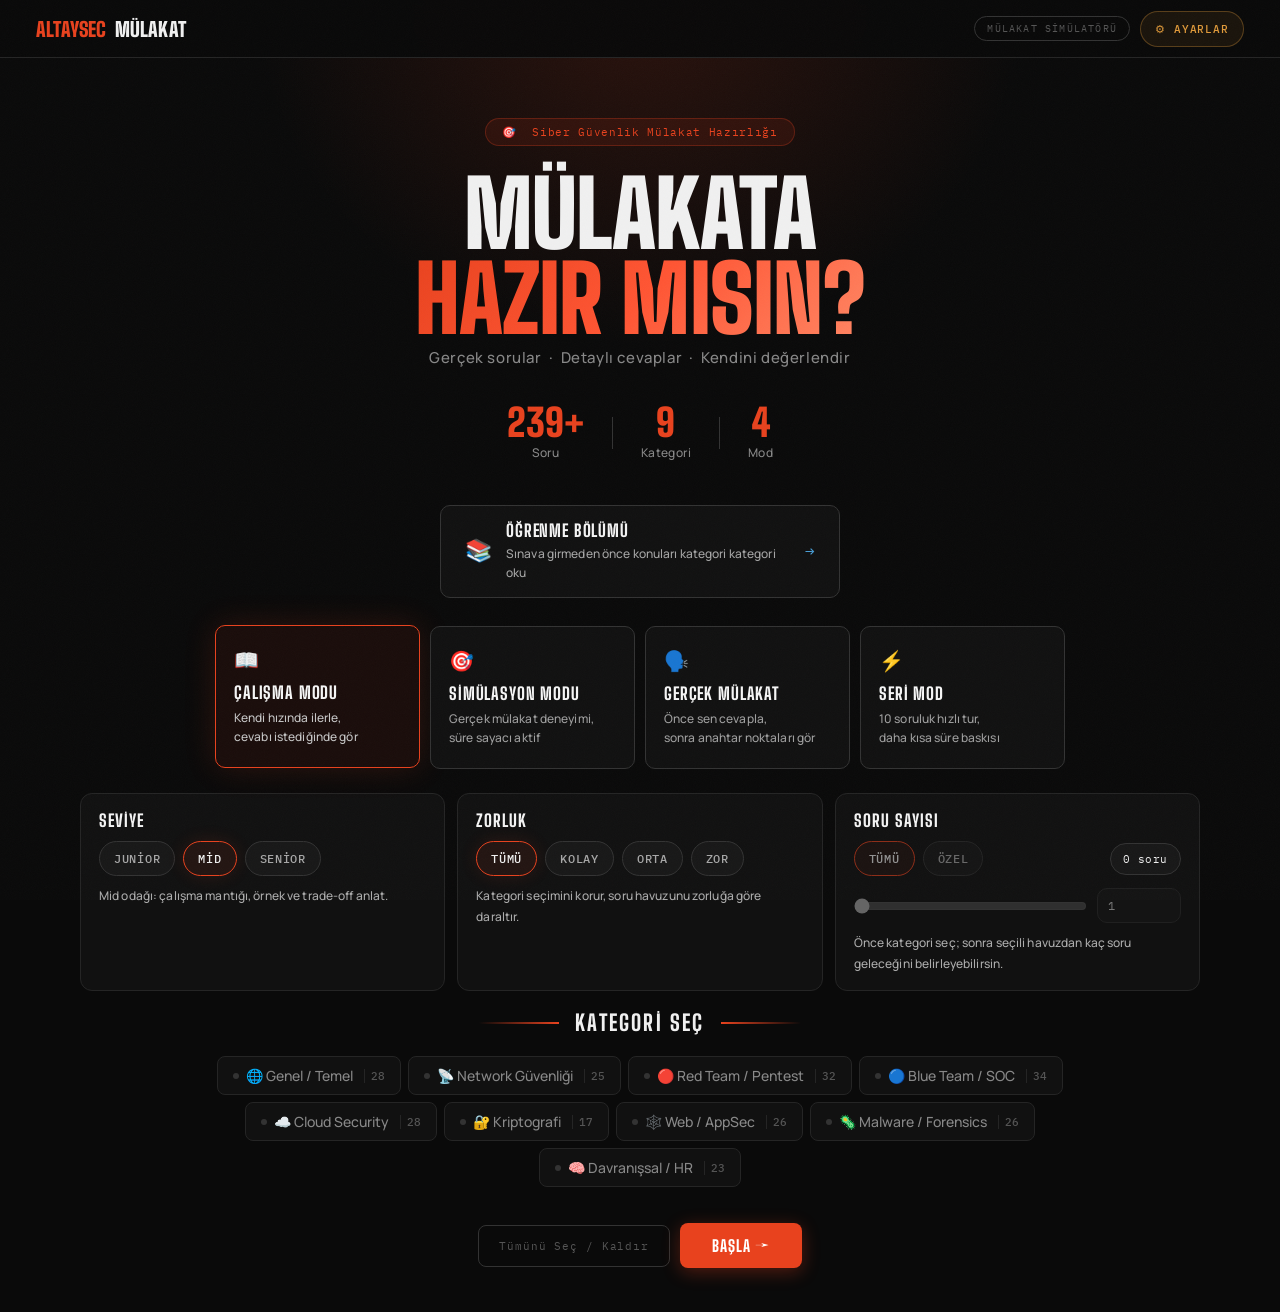
==== commit a3a01eda: "Add files via upload" ====
--- a/index.html
+++ b/index.html
@@ -17,7 +17,12 @@
     <div class="logo" onclick="void(0)">
       <span class="logo-a">ALTAYSEC</span><span class="logo-b">MÜLAKAT</span>
     </div>
-    <span class="hdr-tag">Mülakat Simülatörü</span>
+    <div class="hdr-actions">
+      <span class="hdr-tag">Mülakat Simülatörü</span>
+      <button class="settings-launch-btn" onclick="toggleSettings(true)" aria-label="Ayarları aç">
+        <span>⚙</span><span>Ayarlar</span>
+      </button>
+    </div>
   </header>
   <div class="hero-glow"></div>
   <section class="hero">
@@ -105,14 +110,27 @@
 	    <div id="statsBar" class="stats-bar" style="display:none"></div>
 	    <div id="historyPanel" class="history-panel" style="display:none"></div>
 	    <div id="favoritesHub" class="favorites-hub" style="display:none"></div>
-	    <div id="settingsPanel" class="settings-panel" style="display:none"></div>
+	    <div id="markedHub" class="favorites-hub" style="display:none"></div>
 	    <div class="sec-lbl">Kategori Seç</div>
 	    <div class="cats" id="catsGrid"></div>
     <div class="home-btns">
       <button class="btn-ghost" onclick="toggleAll()">Tümünü Seç / Kaldır</button>
       <button class="btn-red" id="startBtn" onclick="startQuiz()">BAŞLA &nbsp;→</button>
     </div>
-  </section>
+	</section>
+</div>
+
+<div id="settingsModal" class="settings-modal" style="display:none" onclick="toggleSettings(false,event)">
+  <div class="settings-drawer">
+    <div class="settings-drawer-top">
+      <div>
+        <div class="settings-title">Ayarlar</div>
+        <div class="settings-sub">// Yerel verilerini buradan yönetebilirsin.</div>
+      </div>
+      <button class="icon-btn" onclick="toggleSettings(false)" aria-label="Ayarları kapat">✕</button>
+    </div>
+    <div id="settingsPanel" class="settings-panel settings-panel-inline"></div>
+  </div>
 </div>
 
 <!-- ══ QUIZ ══ -->
--- a/style.css
+++ b/style.css
@@ -11,6 +11,25 @@
 *,*::before,*::after{box-sizing:border-box;margin:0;padding:0}
 html{font-size:16px}
 body{background:var(--bg);color:var(--text);font-family:var(--body);min-height:100vh;-webkit-font-smoothing:antialiased;overflow-x:hidden}
+body.theme-contrast-high{
+  --border:#353535;--border2:#4a4a4a;
+  --muted:#a7a7a7;--text:#d2d2d2;--bright:#fbfbfb
+}
+body.theme-density-compact .hero{padding:48px 20px 36px}
+body.theme-density-compact .mcard{padding:16px 16px}
+body.theme-density-compact .setup-card{padding:14px 16px}
+body.theme-density-compact .qcard{padding:24px 26px}
+body.theme-density-compact .qmain{padding:28px 24px 24px}
+body.theme-density-compact .acard,
+body.theme-density-compact .interview-panel,
+body.theme-density-compact .fav-note-card,
+body.theme-density-compact .favorites-hub,
+body.theme-density-compact .history-panel,
+body.theme-density-compact .review-due,
+body.theme-density-compact .home-msg,
+body.theme-density-compact .settings-drawer{padding:14px 16px}
+body.theme-density-compact .lcard{padding:18px 22px}
+body.theme-density-compact .learn-content{padding:22px 32px 48px}
 
 /* ── grain overlay ── */
 body::after{content:'';position:fixed;inset:0;pointer-events:none;z-index:9999;opacity:.025;
@@ -36,6 +55,18 @@
 .logo-a{font-family:var(--head);font-size:20px;font-weight:900;letter-spacing:.01em;color:var(--red);text-transform:uppercase}
 .logo-b{font-family:var(--head);font-size:20px;font-weight:900;letter-spacing:.01em;color:var(--bright);text-transform:uppercase}
 .hdr-tag{font-family:var(--mono);font-size:10px;letter-spacing:.12em;color:var(--dim);text-transform:uppercase;border:1px solid var(--border2);padding:5px 12px;border-radius:20px}
+.hdr-actions{display:flex;align-items:center;gap:10px}
+.settings-launch-btn{
+  display:inline-flex;align-items:center;gap:8px;height:36px;padding:0 14px;border-radius:999px;
+  border:1px solid rgba(224,154,58,.32);background:rgba(224,154,58,.08);color:var(--amber);
+  cursor:pointer;transition:all .18s;font-family:var(--mono);font-size:11px;font-weight:500;letter-spacing:.08em;text-transform:uppercase
+}
+.settings-launch-btn:hover{color:#ffd89b;border-color:rgba(224,154,58,.58);transform:translateY(-1px);box-shadow:0 0 18px rgba(224,154,58,.12)}
+.icon-btn{
+  width:36px;height:36px;border-radius:50%;border:1px solid var(--border2);background:var(--bg2);
+  color:var(--muted);cursor:pointer;transition:all .18s;font-size:15px;line-height:1
+}
+.icon-btn:hover{color:var(--bright);border-color:var(--amber);transform:translateY(-1px)}
 
 /* ── HOME ── */
 #home{background:var(--bg)}
@@ -174,6 +205,8 @@
 .btn-red:focus-visible,
 .btn-ghost:focus-visible,
 .selector-btn:focus-visible,
+.settings-launch-btn:focus-visible,
+.icon-btn:focus-visible,
 .fav-btn:focus-visible,
 .result-filter-btn:focus-visible,
 .pdf-btn:focus-visible,
@@ -507,6 +540,31 @@
   line-height:1.3;letter-spacing:-.01em;margin-bottom:12px
 }
 .lcard-divider{height:1px;background:var(--border);margin-bottom:12px}
+.compare-wrap{
+  margin-bottom:14px;padding:14px 15px;border-radius:12px;
+  border:1px solid rgba(74,159,216,.18);background:rgba(74,159,216,.05)
+}
+.compare-title{
+  font-family:var(--head);font-size:15px;font-weight:800;color:var(--bright);
+  text-transform:uppercase;letter-spacing:.05em;margin-bottom:10px
+}
+.compare-grid{display:grid;grid-template-columns:repeat(3,minmax(0,1fr));gap:10px}
+.compare-card{
+  background:var(--bg2);border:1px solid var(--border);border-radius:12px;
+  padding:12px 12px 13px;min-width:0
+}
+.compare-card.active{
+  border-color:rgba(232,66,30,.45);background:rgba(232,66,30,.08);
+  box-shadow:0 0 18px rgba(232,66,30,.08)
+}
+.compare-head{display:flex;align-items:center;justify-content:space-between;gap:8px;margin-bottom:8px}
+.compare-badge{
+  display:inline-flex;align-items:center;gap:5px;font-family:var(--mono);font-size:10px;
+  letter-spacing:.06em;color:var(--bright);text-transform:uppercase
+}
+.compare-copy{
+  font-family:var(--body);font-size:12px;line-height:1.7;color:var(--text)
+}
 .lcard-a{font-family:var(--body);font-size:13.5px;line-height:1.8;color:var(--text);margin-bottom:10px}
 .lcard-a strong{color:rgba(232,66,30,.9);font-weight:600}
 .lcard-a code{background:var(--bg3);color:#8ec98e;font-family:var(--mono);font-size:12px;
@@ -680,12 +738,29 @@
   max-width:760px;margin:0 auto 22px;background:var(--bg2);border:1px solid rgba(224,154,58,.24);
   border-radius:12px;padding:16px 18px;text-align:left
 }
+.settings-panel-inline{
+  max-width:none;margin:0;background:transparent;border:none;border-radius:0;padding:0
+}
 .settings-top{display:flex;align-items:flex-end;justify-content:space-between;gap:12px;flex-wrap:wrap}
 .settings-title{
   font-family:var(--head);font-size:18px;font-weight:800;color:var(--bright);
   text-transform:uppercase;letter-spacing:.06em
 }
 .settings-sub{font-family:var(--mono);font-size:11px;line-height:1.6;color:var(--muted);margin-top:4px}
+.settings-theme{
+  display:grid;grid-template-columns:1fr 1fr;gap:12px;margin-bottom:14px
+}
+.settings-theme-block{
+  background:var(--bg2);border:1px solid var(--border);border-radius:14px;padding:14px
+}
+.settings-theme-title{
+  font-family:var(--head);font-size:16px;font-weight:800;color:var(--bright);
+  text-transform:uppercase;letter-spacing:.05em
+}
+.settings-theme-sub{
+  margin-top:4px;font-family:var(--mono);font-size:10px;line-height:1.6;color:var(--muted)
+}
+.settings-theme-actions{display:flex;gap:8px;flex-wrap:wrap;margin-top:12px}
 .settings-actions{display:flex;gap:10px;flex-wrap:wrap;margin-top:14px}
 .settings-btn{
   background:var(--bg3);border:1px solid var(--border2);border-radius:999px;
@@ -695,6 +770,18 @@
 .settings-btn:hover{transform:translateY(-1px);color:var(--bright)}
 .settings-btn.warn{border-color:rgba(224,154,58,.34);color:var(--amber)}
 .settings-btn.danger{border-color:rgba(232,66,30,.36);color:var(--red)}
+.settings-modal{
+  position:fixed;inset:0;background:rgba(0,0,0,.58);backdrop-filter:blur(6px);z-index:250;
+  padding:18px 16px 18px 56px
+}
+.settings-drawer{
+  margin-left:auto;width:min(440px,100%);height:calc(100vh - 36px);overflow:auto;
+  background:rgba(10,10,10,.98);border:1px solid var(--border2);border-radius:18px;
+  box-shadow:0 16px 60px rgba(0,0,0,.45);padding:18px
+}
+.settings-drawer-top{
+  display:flex;align-items:flex-start;justify-content:space-between;gap:12px;margin-bottom:14px
+}
 ::selection{background:rgba(232,66,30,.28);color:#fff}
 
 /* ── CHİP SEÇİM ANİMASYONU ── */
@@ -749,6 +836,10 @@
 @media(max-width:700px){
   .modes{gap:8px}
   .mcard{width:calc(50% - 4px)}
+  .hdr{padding:0 14px}
+  .hdr-actions{gap:8px}
+  .hdr-tag{display:none}
+  .settings-launch-btn{padding:0 12px}
   .count-controls{flex-direction:column;align-items:stretch}
   .count-number{width:100%}
   .qbar{height:auto;padding:10px 14px;gap:10px;flex-wrap:wrap}
@@ -765,6 +856,10 @@
   .res-btns .btn-ghost,
   .pdf-btn,
   .settings-btn{width:100%}
+  .compare-grid,
+  .settings-theme{grid-template-columns:1fr}
+  .settings-modal{padding:10px}
+  .settings-drawer{width:100%;height:calc(100vh - 20px)}
   .review-due{padding:12px 14px}
   .overview-grid{grid-template-columns:1fr 1fr}
   .analysis-grid{grid-template-columns:1fr}
@@ -777,5 +872,8 @@
   .qtxt{font-size:21px}
   .q-lens{font-size:12px}
   .res-inner{max-width:100%}
+  .settings-launch-btn{font-size:10px;gap:6px}
+  .settings-drawer{padding:16px 14px}
   .overview-grid{grid-template-columns:1fr}
-}
+  .compare-wrap{padding:12px 12px 13px}
+}
